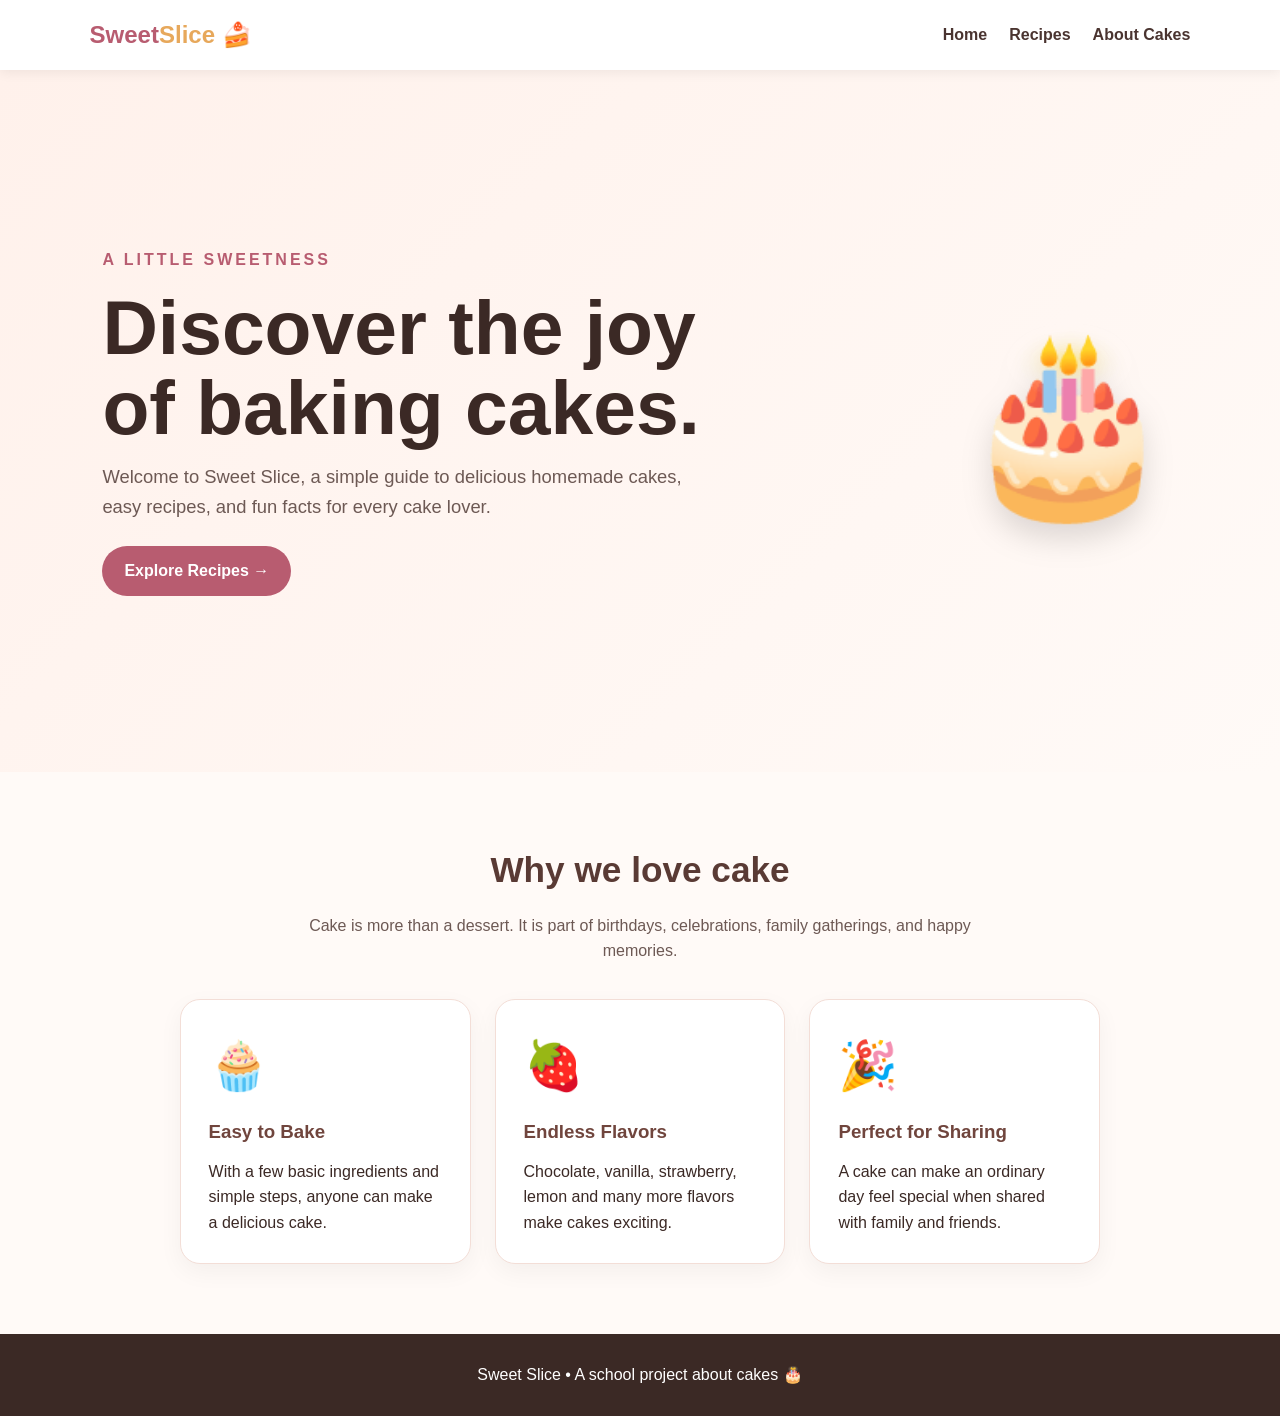
==== index.html @ ee8d063c "Add files via upload" ====
<!doctype html><html><head><meta charset="UTF-8"><meta name="viewport" content="width=device-width,initial-scale=1"><title>Sweet Slice | Home</title><link rel="stylesheet" href="style.css"></head><body>
<nav><div class="logo">Sweet<span>Slice</span> 🍰</div><div><a href="index.html">Home</a><a href="recipes.html">Recipes</a><a href="about.html">About Cakes</a></div></nav>
<section class="hero"><div class="hero-text"><div class="eyebrow">A little sweetness</div><h1>Discover the joy of baking cakes.</h1><p>Welcome to Sweet Slice, a simple guide to delicious homemade cakes, easy recipes, and fun facts for every cake lover.</p><a class="btn" href="recipes.html">Explore Recipes →</a></div><div class="cake-art">🎂</div></section>
<section class="container"><div class="center"><h2>Why we love cake</h2><p class="intro">Cake is more than a dessert. It is part of birthdays, celebrations, family gatherings, and happy memories.</p></div><div class="cards"><div class="card"><div class="icon">🧁</div><h3>Easy to Bake</h3><p>With a few basic ingredients and simple steps, anyone can make a delicious cake.</p></div><div class="card"><div class="icon">🍓</div><h3>Endless Flavors</h3><p>Chocolate, vanilla, strawberry, lemon and many more flavors make cakes exciting.</p></div><div class="card"><div class="icon">🎉</div><h3>Perfect for Sharing</h3><p>A cake can make an ordinary day feel special when shared with family and friends.</p></div></div></section>
<footer>Sweet Slice • A school project about cakes 🎂</footer></body></html>
---- style.css ----
*{box-sizing:border-box;margin:0;padding:0}
body{font-family:Arial,sans-serif;background:#fffaf7;color:#3b2925;line-height:1.6}
nav{position:sticky;top:0;background:#fff;box-shadow:0 2px 12px #00000012;padding:16px 7%;display:flex;justify-content:space-between;align-items:center;z-index:5}
.logo{font-size:1.5rem;font-weight:800;color:#b85c70}.logo span{color:#e7a85b}
nav a{color:#4a3430;text-decoration:none;margin-left:22px;font-weight:600}
nav a:hover{color:#b85c70}
.hero{min-height:78vh;padding:90px 8%;display:flex;align-items:center;justify-content:space-between;gap:40px;background:linear-gradient(135deg,#fff1eb,#fffaf7)}
.hero-text{max-width:620px}.eyebrow{text-transform:uppercase;letter-spacing:3px;color:#b85c70;font-weight:700}
h1{font-size:clamp(2.7rem,6vw,5rem);line-height:1.05;margin:14px 0}
h2{font-size:2.2rem;margin-bottom:14px;color:#593a34}h3{color:#70453d;margin:12px 0}
.hero p{font-size:1.15rem;color:#6d5954;margin-bottom:25px}
.btn{display:inline-block;background:#b85c70;color:white;padding:12px 22px;border-radius:30px;text-decoration:none;font-weight:700}
.cake-art{font-size:11rem;filter:drop-shadow(0 15px 15px #0002)}
.container{max-width:1100px;margin:auto;padding:70px 7%}
.center{text-align:center}.intro{max-width:700px;margin:0 auto 35px;color:#6d5954}
.cards{display:grid;grid-template-columns:repeat(auto-fit,minmax(240px,1fr));gap:24px}
.card{background:white;padding:28px;border-radius:20px;box-shadow:0 8px 25px #0000000c;border:1px solid #f3ded7}
.icon{font-size:3rem}.recipe{display:grid;grid-template-columns:1fr 1fr;gap:28px;margin:28px 0}
.recipe>div{background:white;padding:28px;border-radius:20px;box-shadow:0 8px 25px #0000000c}
ul,ol{padding-left:22px}li{margin:8px 0}
.tip{background:#fff0e8;border-left:5px solid #e7a85b;padding:18px;border-radius:10px;margin-top:20px}
footer{text-align:center;padding:28px;background:#3b2925;color:#fff}
@media(max-width:700px){nav{display:block;text-align:center}nav a{display:inline-block;margin:10px 7px}.hero{flex-direction:column;text-align:center}.cake-art{font-size:7rem}.recipe{grid-template-columns:1fr}}
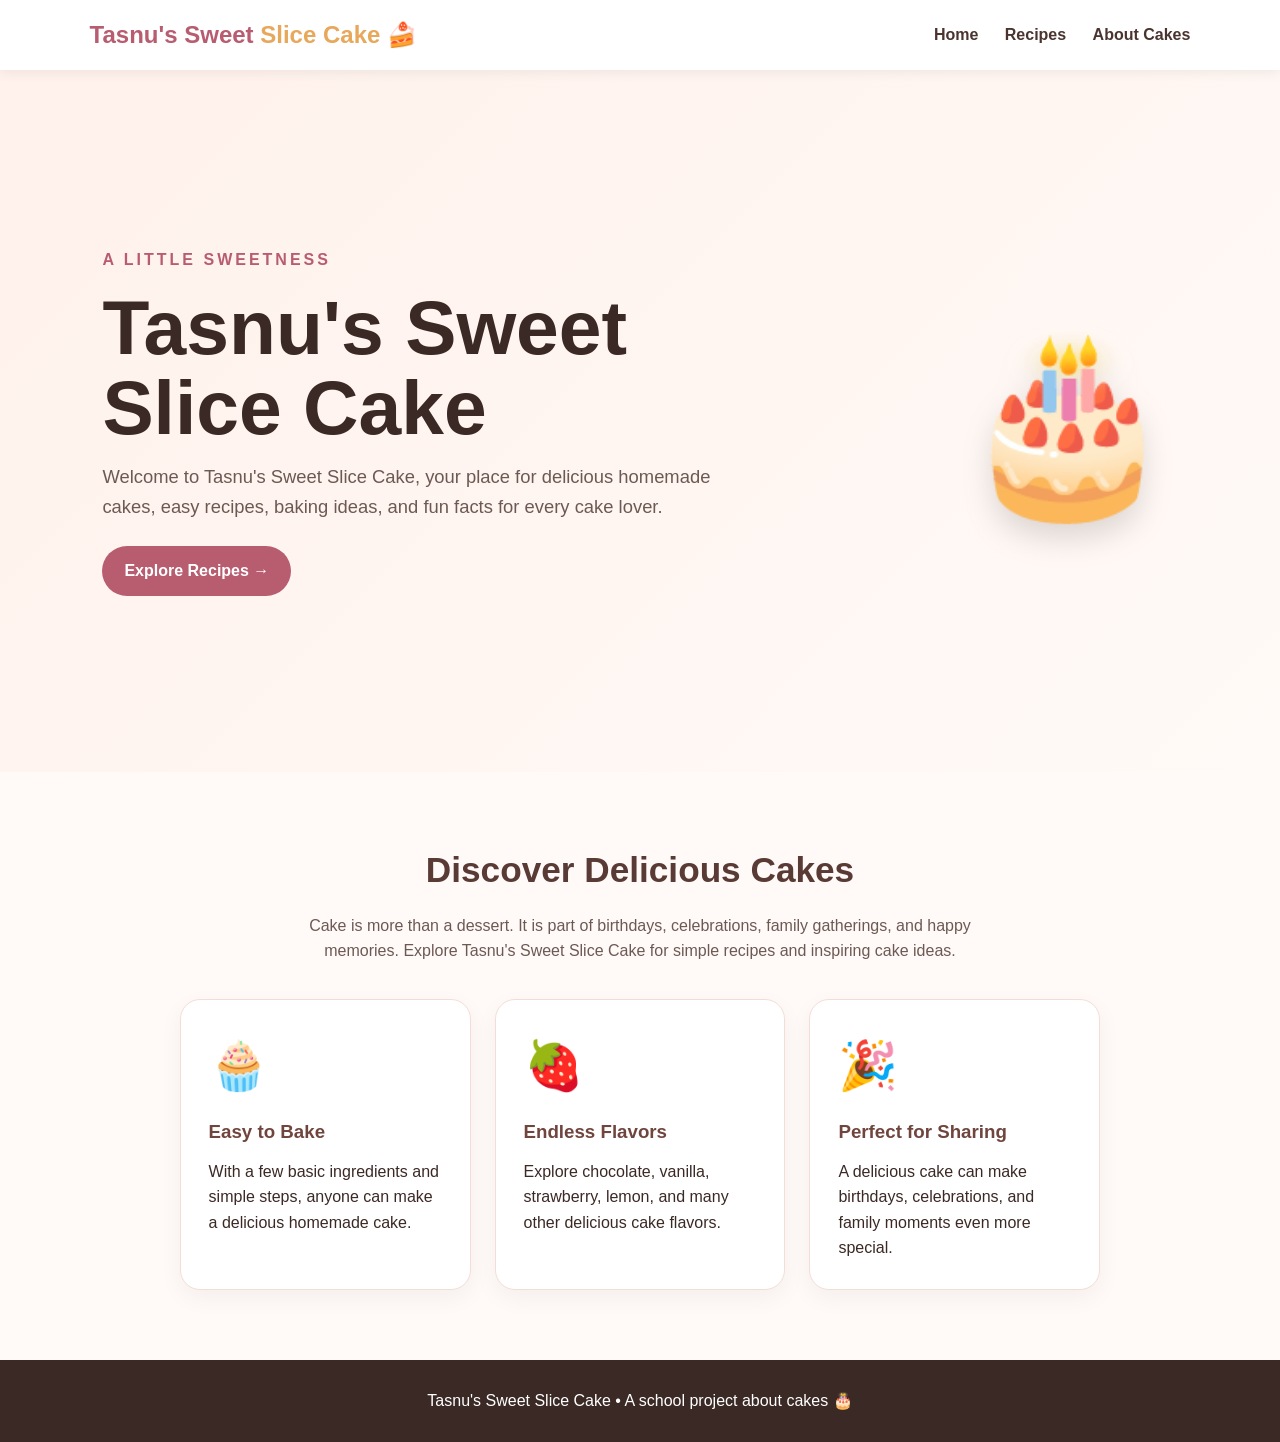
==== commit dc5ebb09: "Rename homemade cakes.” to index.html" ====
--- a/index.html
+++ b/index.html
@@ -1,5 +1,99 @@
-<!doctype html><html><head><meta charset="UTF-8"><meta name="viewport" content="width=device-width,initial-scale=1"><title>Sweet Slice | Home</title><link rel="stylesheet" href="style.css"></head><body>
-<nav><div class="logo">Sweet<span>Slice</span> 🍰</div><div><a href="index.html">Home</a><a href="recipes.html">Recipes</a><a href="about.html">About Cakes</a></div></nav>
-<section class="hero"><div class="hero-text"><div class="eyebrow">A little sweetness</div><h1>Discover the joy of baking cakes.</h1><p>Welcome to Sweet Slice, a simple guide to delicious homemade cakes, easy recipes, and fun facts for every cake lover.</p><a class="btn" href="recipes.html">Explore Recipes →</a></div><div class="cake-art">🎂</div></section>
-<section class="container"><div class="center"><h2>Why we love cake</h2><p class="intro">Cake is more than a dessert. It is part of birthdays, celebrations, family gatherings, and happy memories.</p></div><div class="cards"><div class="card"><div class="icon">🧁</div><h3>Easy to Bake</h3><p>With a few basic ingredients and simple steps, anyone can make a delicious cake.</p></div><div class="card"><div class="icon">🍓</div><h3>Endless Flavors</h3><p>Chocolate, vanilla, strawberry, lemon and many more flavors make cakes exciting.</p></div><div class="card"><div class="icon">🎉</div><h3>Perfect for Sharing</h3><p>A cake can make an ordinary day feel special when shared with family and friends.</p></div></div></section>
-<footer>Sweet Slice • A school project about cakes 🎂</footer></body></html>+<!doctype html>
+<html lang="en">
+<head>
+  <meta charset="UTF-8">
+  <meta name="viewport" content="width=device-width, initial-scale=1.0">
+
+  <title>Tasnu's Sweet Slice Cake | Homemade Cake Recipes</title>
+
+  <meta name="description" content="Discover Tasnu's Sweet Slice Cake with delicious homemade cake recipes, baking tips, flavors, and fun cake ideas for every celebration.">
+
+  <link rel="canonical" href="https://tasnim-cake.github.io/Tasnu-s-cake/">
+
+  <meta property="og:title" content="Tasnu's Sweet Slice Cake">
+  <meta property="og:description" content="Discover delicious homemade cakes, easy recipes, baking tips, and fun cake ideas.">
+  <meta property="og:type" content="website">
+  <meta property="og:url" content="https://tasnim-cake.github.io/Tasnu-s-cake/">
+
+  <link rel="stylesheet" href="style.css">
+</head>
+
+<body>
+
+<nav>
+  <div class="logo">Tasnu's Sweet <span>Slice Cake</span> 🍰</div>
+  <div>
+    <a href="index.html">Home</a>
+    <a href="recipes.html">Recipes</a>
+    <a href="about.html">About Cakes</a>
+  </div>
+</nav>
+
+<section class="hero">
+  <div class="hero-text">
+    <div class="eyebrow">A little sweetness</div>
+
+    <h1>Tasnu's Sweet Slice Cake</h1>
+
+    <p>
+      Welcome to Tasnu's Sweet Slice Cake, your place for delicious
+      homemade cakes, easy recipes, baking ideas, and fun facts for
+      every cake lover.
+    </p>
+
+    <a class="btn" href="recipes.html">Explore Recipes →</a>
+  </div>
+
+  <div class="cake-art" aria-label="Cake">🎂</div>
+</section>
+
+<section class="container">
+  <div class="center">
+    <h2>Discover Delicious Cakes</h2>
+
+    <p class="intro">
+      Cake is more than a dessert. It is part of birthdays,
+      celebrations, family gatherings, and happy memories.
+      Explore Tasnu's Sweet Slice Cake for simple recipes and
+      inspiring cake ideas.
+    </p>
+  </div>
+
+  <div class="cards">
+
+    <div class="card">
+      <div class="icon">🧁</div>
+      <h3>Easy to Bake</h3>
+      <p>
+        With a few basic ingredients and simple steps, anyone
+        can make a delicious homemade cake.
+      </p>
+    </div>
+
+    <div class="card">
+      <div class="icon">🍓</div>
+      <h3>Endless Flavors</h3>
+      <p>
+        Explore chocolate, vanilla, strawberry, lemon, and
+        many other delicious cake flavors.
+      </p>
+    </div>
+
+    <div class="card">
+      <div class="icon">🎉</div>
+      <h3>Perfect for Sharing</h3>
+      <p>
+        A delicious cake can make birthdays, celebrations,
+        and family moments even more special.
+      </p>
+    </div>
+
+  </div>
+</section>
+
+<footer>
+  Tasnu's Sweet Slice Cake • A school project about cakes 🎂
+</footer>
+
+</body>
+</html>
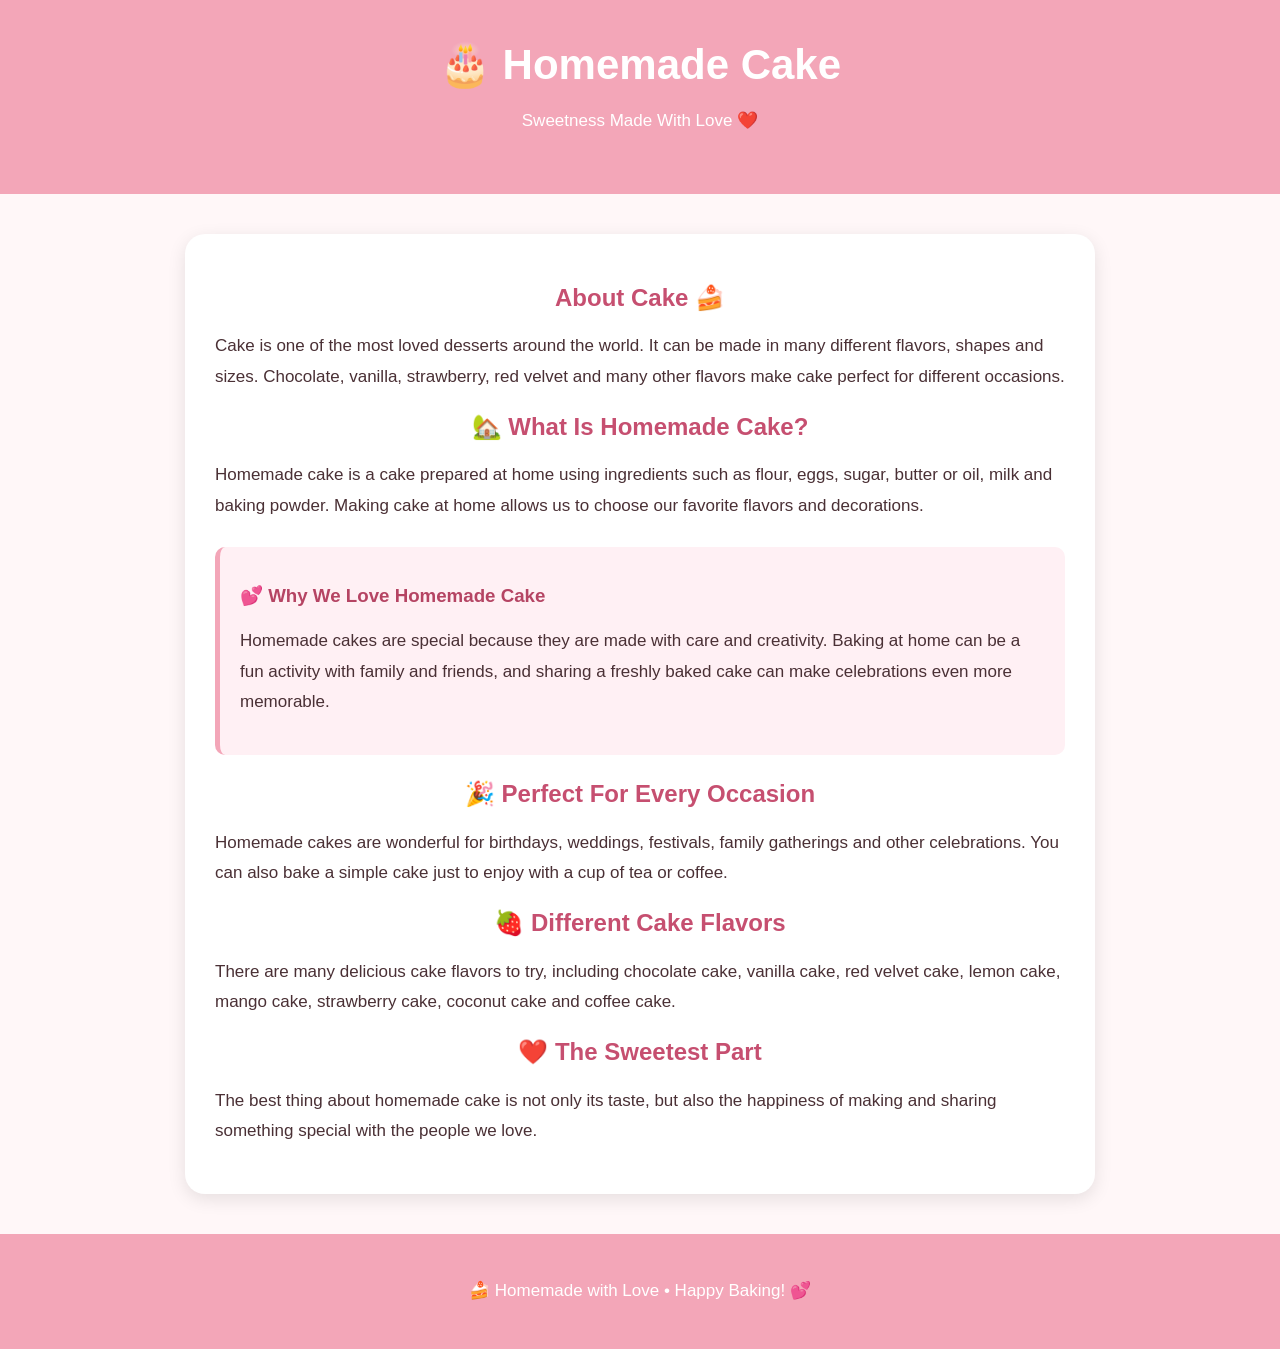
==== commit 24b9ce7f: "Rename index.html: to index.html" ====
--- a/index.html
+++ b/index.html
@@ -1,99 +1,140 @@
-<!doctype html>
+<!DOCTYPE html>
 <html lang="en">
 <head>
-  <meta charset="UTF-8">
-  <meta name="viewport" content="width=device-width, initial-scale=1.0">
+    <meta charset="UTF-8">
+    <meta name="viewport" content="width=device-width, initial-scale=1.0">
 
-  <title>Tasnu's Sweet Slice Cake | Homemade Cake Recipes</title>
+    <title>Homemade Cake</title>
 
-  <meta name="description" content="Discover Tasnu's Sweet Slice Cake with delicious homemade cake recipes, baking tips, flavors, and fun cake ideas for every celebration.">
+    <style>
+        body {
+            margin: 0;
+            font-family: Arial, sans-serif;
+            background-color: #fff7f8;
+            color: #4a3035;
+        }
 
-  <link rel="canonical" href="https://tasnim-cake.github.io/Tasnu-s-cake/">
+        header {
+            background-color: #f3a6b8;
+            color: white;
+            text-align: center;
+            padding: 40px 20px;
+        }
 
-  <meta property="og:title" content="Tasnu's Sweet Slice Cake">
-  <meta property="og:description" content="Discover delicious homemade cakes, easy recipes, baking tips, and fun cake ideas.">
-  <meta property="og:type" content="website">
-  <meta property="og:url" content="https://tasnim-cake.github.io/Tasnu-s-cake/">
+        header h1 {
+            font-size: 42px;
+            margin: 0;
+        }
 
-  <link rel="stylesheet" href="style.css">
+        .content {
+            max-width: 850px;
+            margin: 40px auto;
+            padding: 30px;
+            background-color: white;
+            border-radius: 20px;
+            box-shadow: 0 5px 18px rgba(0, 0, 0, 0.1);
+        }
+
+        h2 {
+            color: #c64f70;
+            text-align: center;
+        }
+
+        h3 {
+            color: #b54463;
+        }
+
+        p {
+            font-size: 17px;
+            line-height: 1.8;
+        }
+
+        .highlight {
+            background-color: #fff0f4;
+            padding: 20px;
+            border-left: 5px solid #f3a6b8;
+            border-radius: 10px;
+            margin: 25px 0;
+        }
+
+        footer {
+            background-color: #f3a6b8;
+            color: white;
+            text-align: center;
+            padding: 25px;
+            margin-top: 40px;
+        }
+    </style>
 </head>
 
 <body>
 
-<nav>
-  <div class="logo">Tasnu's Sweet <span>Slice Cake</span> 🍰</div>
-  <div>
-    <a href="index.html">Home</a>
-    <a href="recipes.html">Recipes</a>
-    <a href="about.html">About Cakes</a>
-  </div>
-</nav>
+    <header>
+        <h1>🎂 Homemade Cake</h1>
+        <p>Sweetness Made With Love ❤️</p>
+    </header>
 
-<section class="hero">
-  <div class="hero-text">
-    <div class="eyebrow">A little sweetness</div>
+    <div class="content">
 
-    <h1>Tasnu's Sweet Slice Cake</h1>
+        <h2>About Cake 🍰</h2>
 
-    <p>
-      Welcome to Tasnu's Sweet Slice Cake, your place for delicious
-      homemade cakes, easy recipes, baking ideas, and fun facts for
-      every cake lover.
-    </p>
+        <p>
+            Cake is one of the most loved desserts around the world.
+            It can be made in many different flavors, shapes and sizes.
+            Chocolate, vanilla, strawberry, red velvet and many other
+            flavors make cake perfect for different occasions.
+        </p>
 
-    <a class="btn" href="recipes.html">Explore Recipes →</a>
-  </div>
+        <h2>🏡 What Is Homemade Cake?</h2>
 
-  <div class="cake-art" aria-label="Cake">🎂</div>
-</section>
+        <p>
+            Homemade cake is a cake prepared at home using ingredients
+            such as flour, eggs, sugar, butter or oil, milk and baking
+            powder. Making cake at home allows us to choose our favorite
+            flavors and decorations.
+        </p>
 
-<section class="container">
-  <div class="center">
-    <h2>Discover Delicious Cakes</h2>
+        <div class="highlight">
+            <h3>💕 Why We Love Homemade Cake</h3>
 
-    <p class="intro">
-      Cake is more than a dessert. It is part of birthdays,
-      celebrations, family gatherings, and happy memories.
-      Explore Tasnu's Sweet Slice Cake for simple recipes and
-      inspiring cake ideas.
-    </p>
-  </div>
+            <p>
+                Homemade cakes are special because they are made with
+                care and creativity. Baking at home can be a fun activity
+                with family and friends, and sharing a freshly baked cake
+                can make celebrations even more memorable.
+            </p>
+        </div>
 
-  <div class="cards">
+        <h2>🎉 Perfect For Every Occasion</h2>
 
-    <div class="card">
-      <div class="icon">🧁</div>
-      <h3>Easy to Bake</h3>
-      <p>
-        With a few basic ingredients and simple steps, anyone
-        can make a delicious homemade cake.
-      </p>
+        <p>
+            Homemade cakes are wonderful for birthdays, weddings,
+            festivals, family gatherings and other celebrations.
+            You can also bake a simple cake just to enjoy with a cup
+            of tea or coffee.
+        </p>
+
+        <h2>🍓 Different Cake Flavors</h2>
+
+        <p>
+            There are many delicious cake flavors to try, including
+            chocolate cake, vanilla cake, red velvet cake, lemon cake,
+            mango cake, strawberry cake, coconut cake and coffee cake.
+        </p>
+
+        <h2>❤️ The Sweetest Part</h2>
+
+        <p>
+            The best thing about homemade cake is not only its taste,
+            but also the happiness of making and sharing something
+            special with the people we love.
+        </p>
+
     </div>
 
-    <div class="card">
-      <div class="icon">🍓</div>
-      <h3>Endless Flavors</h3>
-      <p>
-        Explore chocolate, vanilla, strawberry, lemon, and
-        many other delicious cake flavors.
-      </p>
-    </div>
-
-    <div class="card">
-      <div class="icon">🎉</div>
-      <h3>Perfect for Sharing</h3>
-      <p>
-        A delicious cake can make birthdays, celebrations,
-        and family moments even more special.
-      </p>
-    </div>
-
-  </div>
-</section>
-
-<footer>
-  Tasnu's Sweet Slice Cake • A school project about cakes 🎂
-</footer>
+    <footer>
+        <p>🍰 Homemade with Love • Happy Baking! 💕</p>
+    </footer>
 
 </body>
 </html>
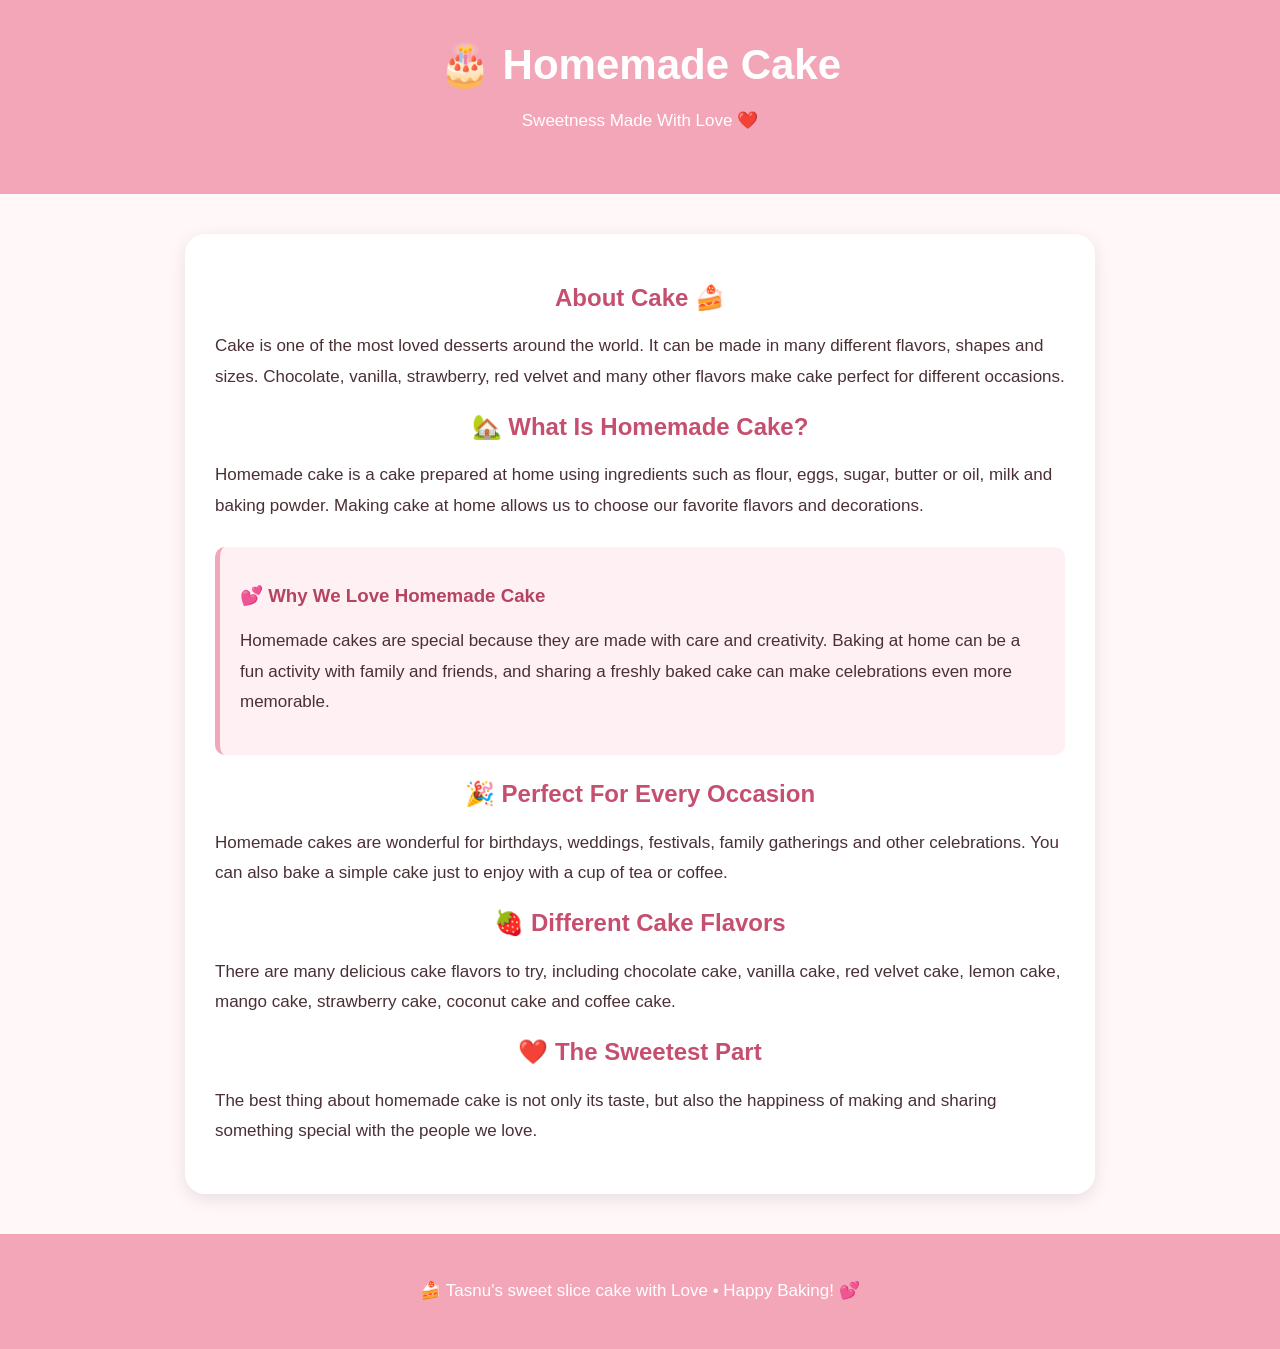
==== commit 02927c44: "Update title and footer text for cake theme" ====
--- a/index.html
+++ b/index.html
@@ -4,7 +4,7 @@
     <meta charset="UTF-8">
     <meta name="viewport" content="width=device-width, initial-scale=1.0">
 
-    <title>Homemade Cake</title>
+    <title>Tasnu's sweet slice Cake</title>
 
     <style>
         body {
@@ -133,7 +133,7 @@
     </div>
 
     <footer>
-        <p>🍰 Homemade with Love • Happy Baking! 💕</p>
+        <p>🍰 Tasnu's sweet slice cake with Love • Happy Baking! 💕</p>
     </footer>
 
 </body>
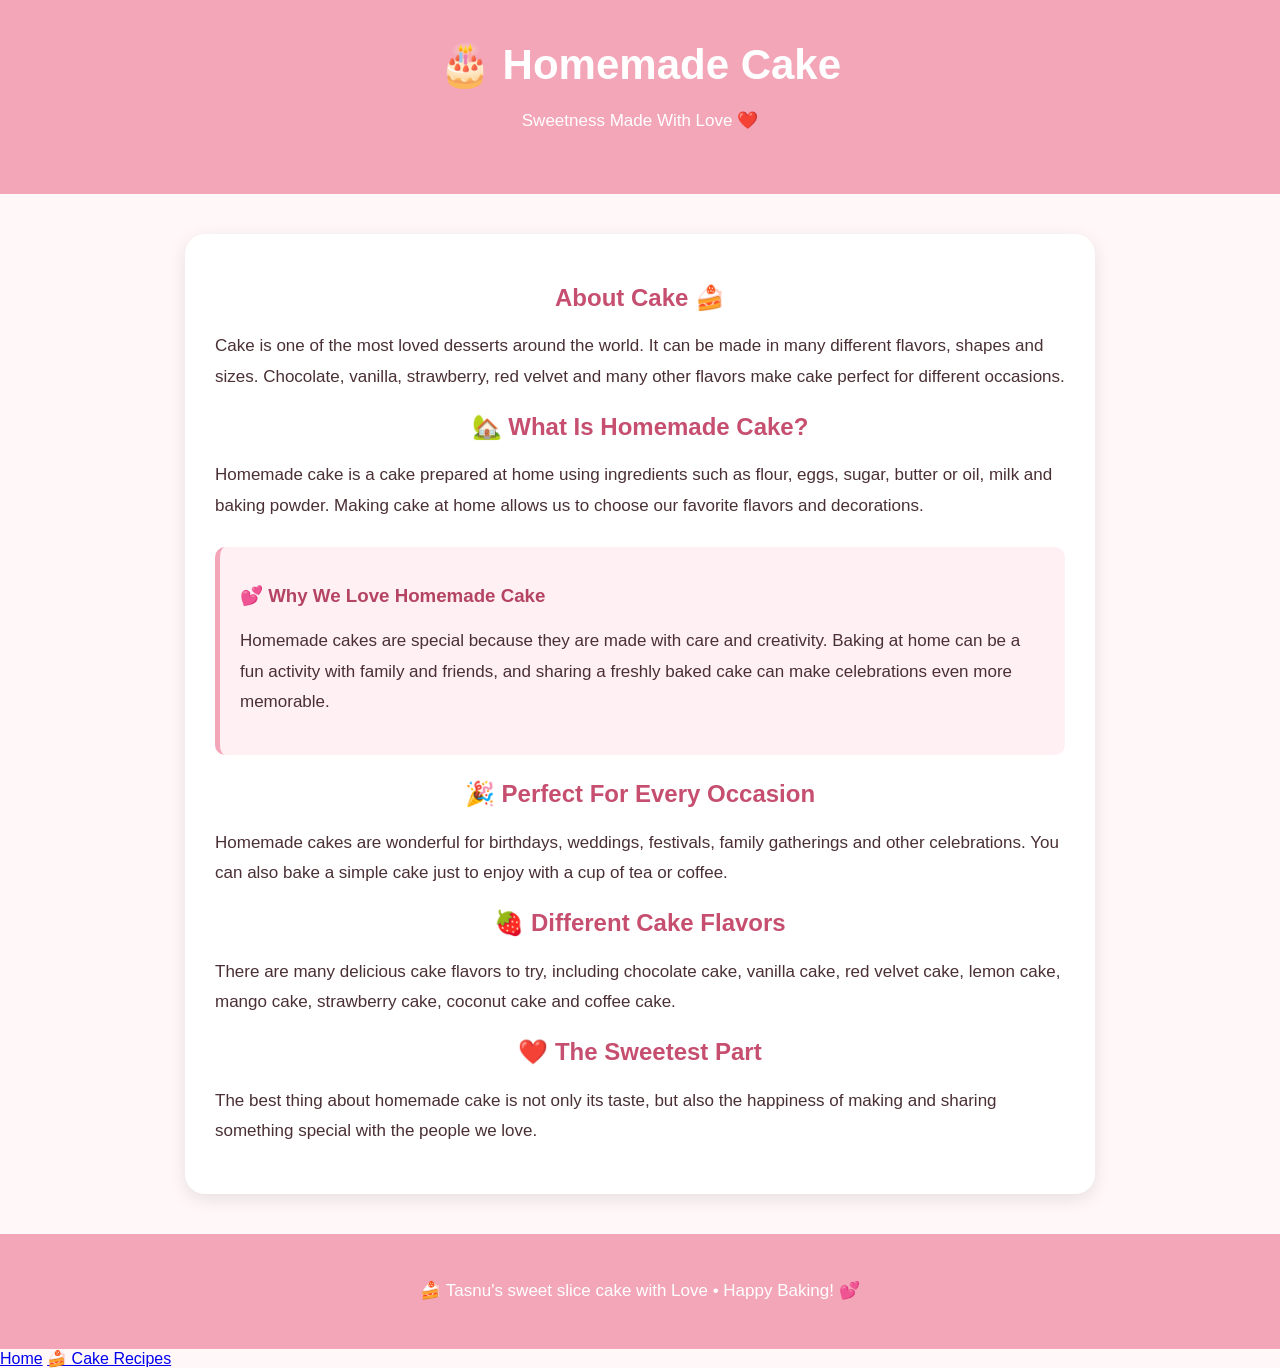
==== commit 1a78570e: "Add navigation links to index.html" ====
--- a/index.html
+++ b/index.html
@@ -138,3 +138,7 @@
 
 </body>
 </html>
+<nav>
+    <a href="index.html">Home</a>
+    <a href="recipes.html">🍰 Cake Recipes</a>
+</nav>
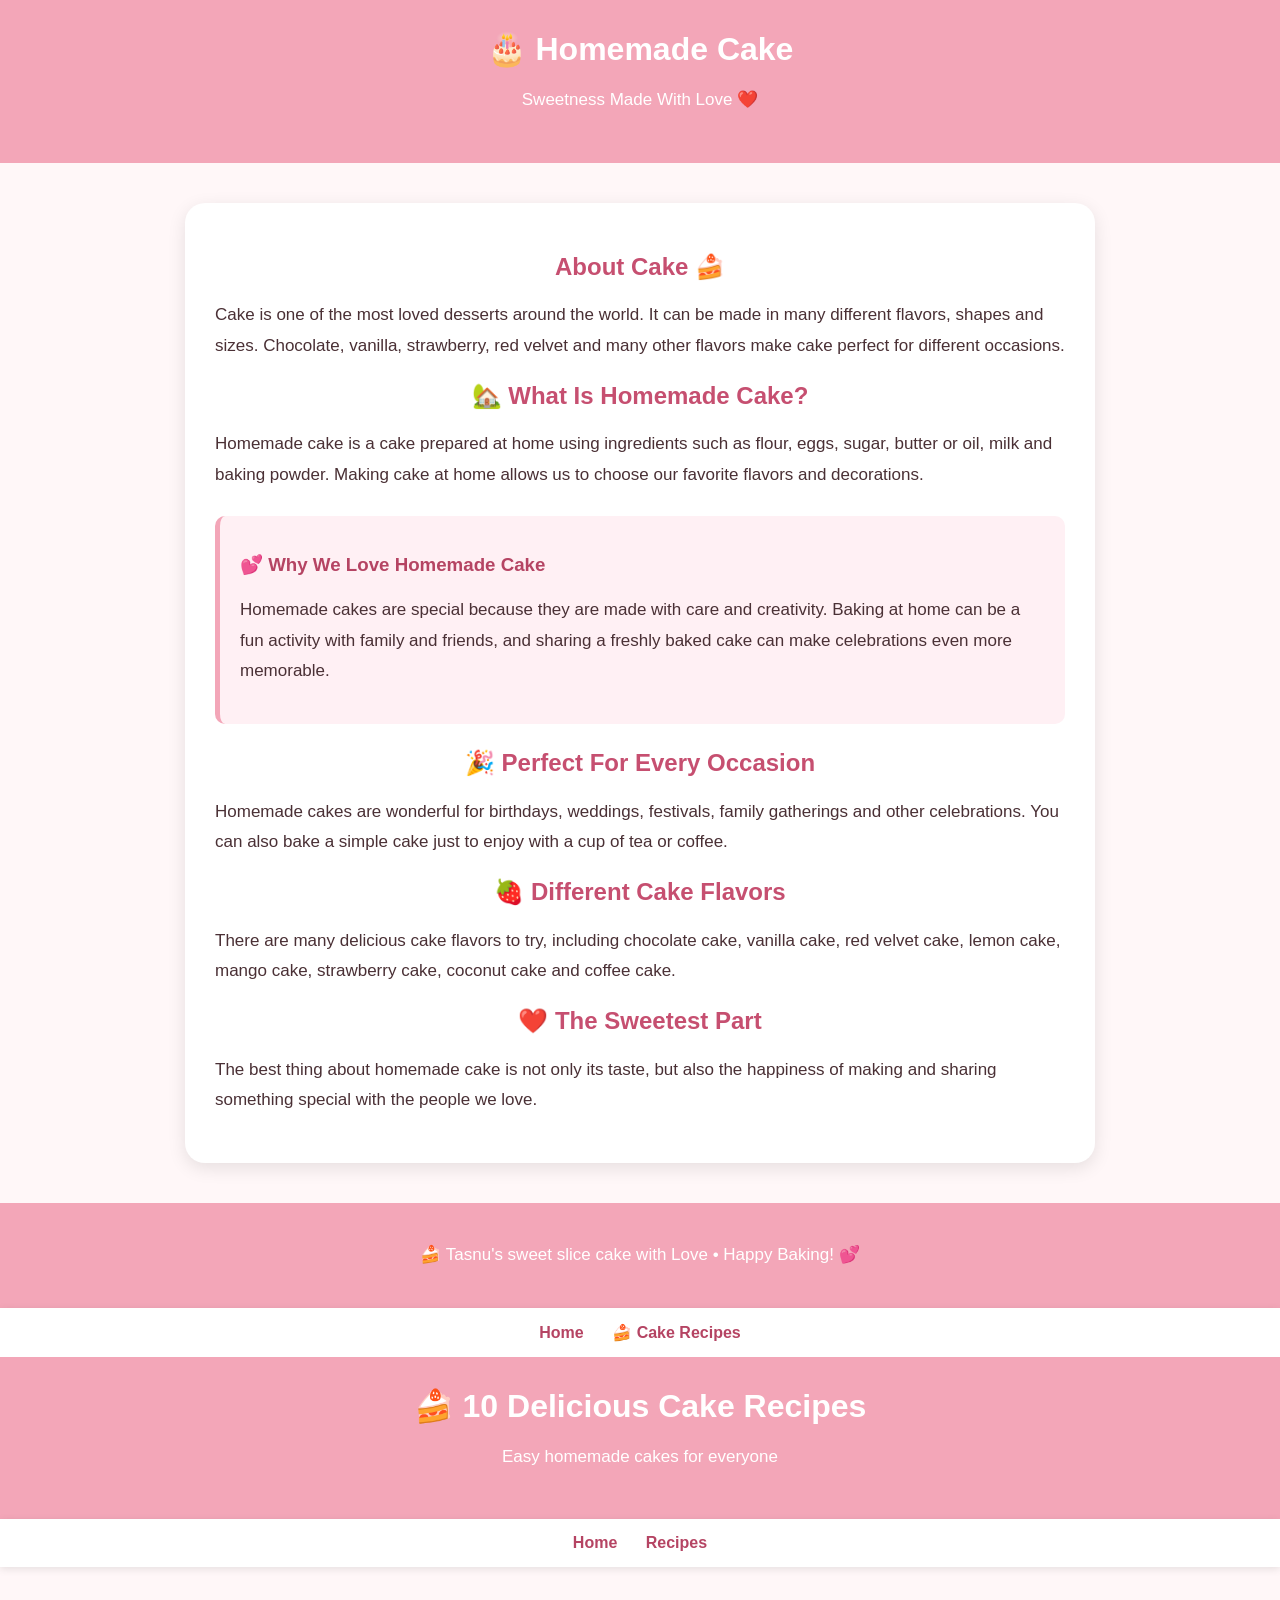
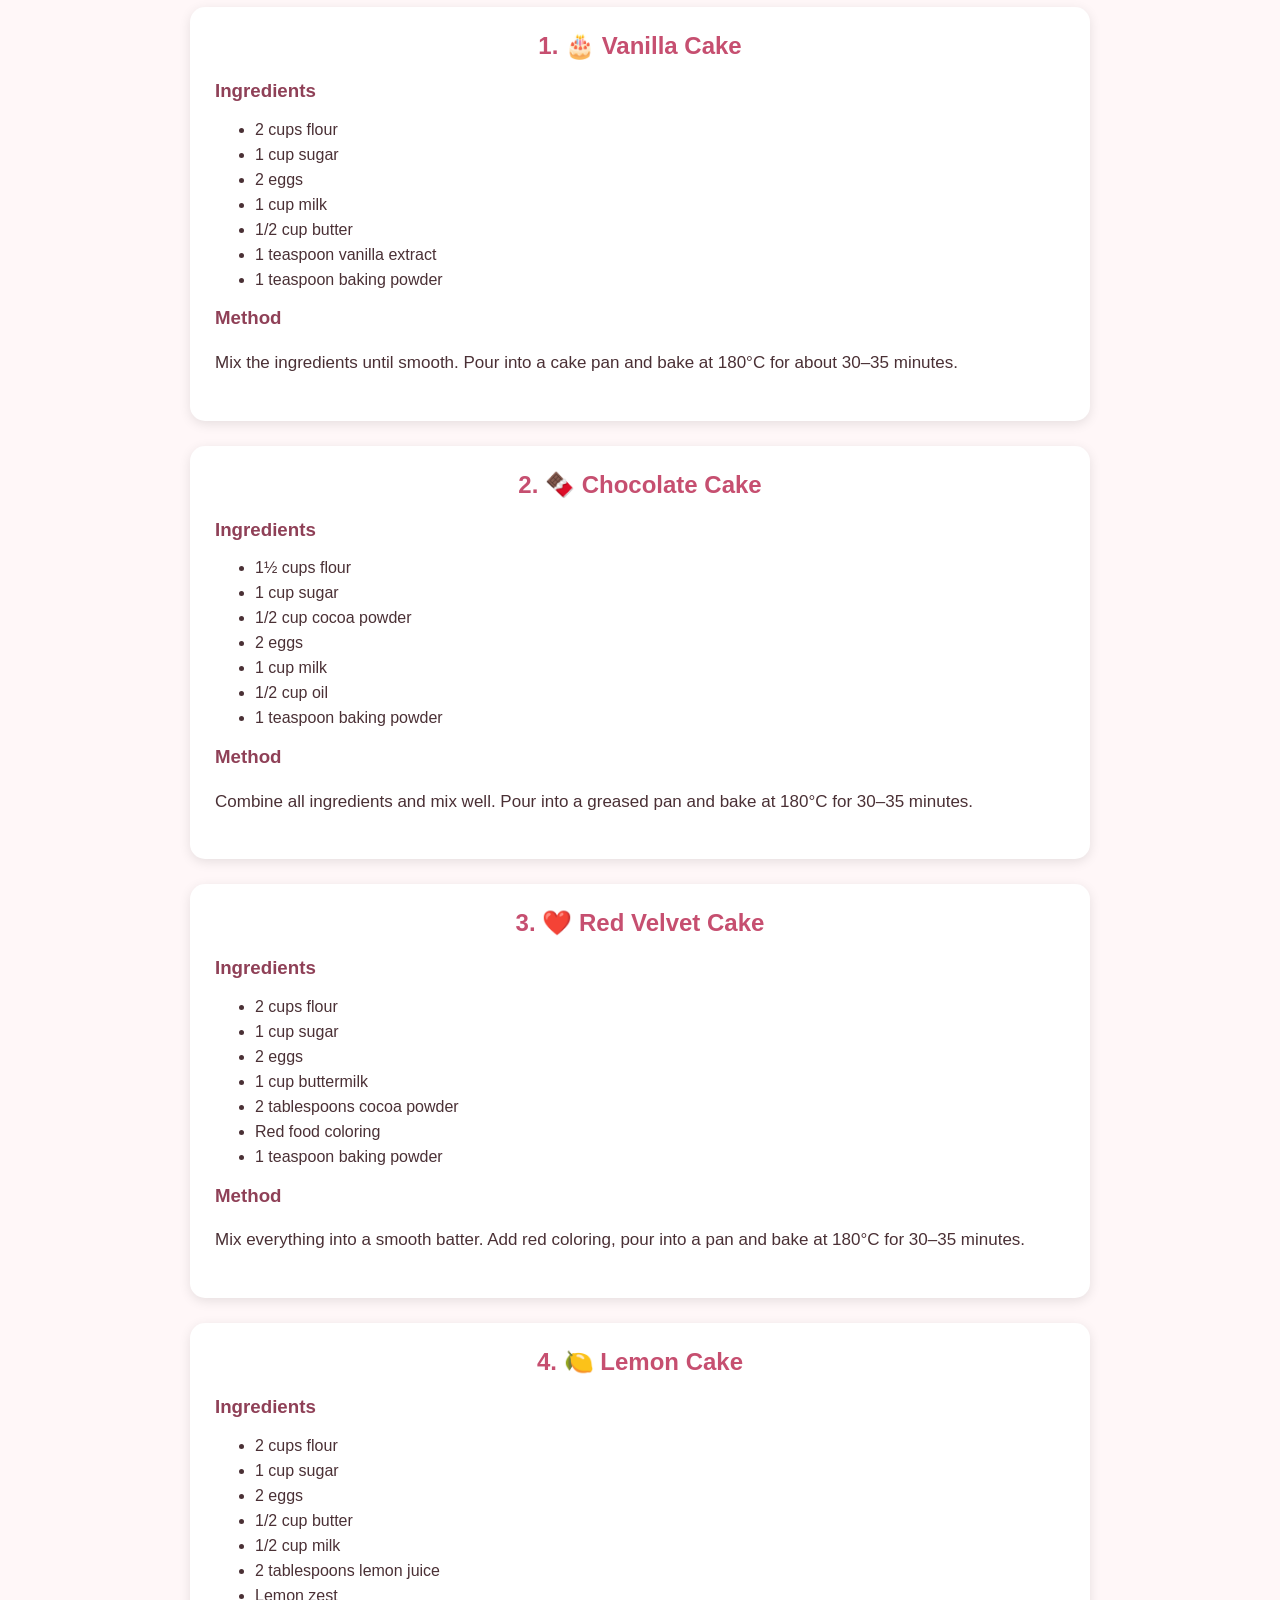
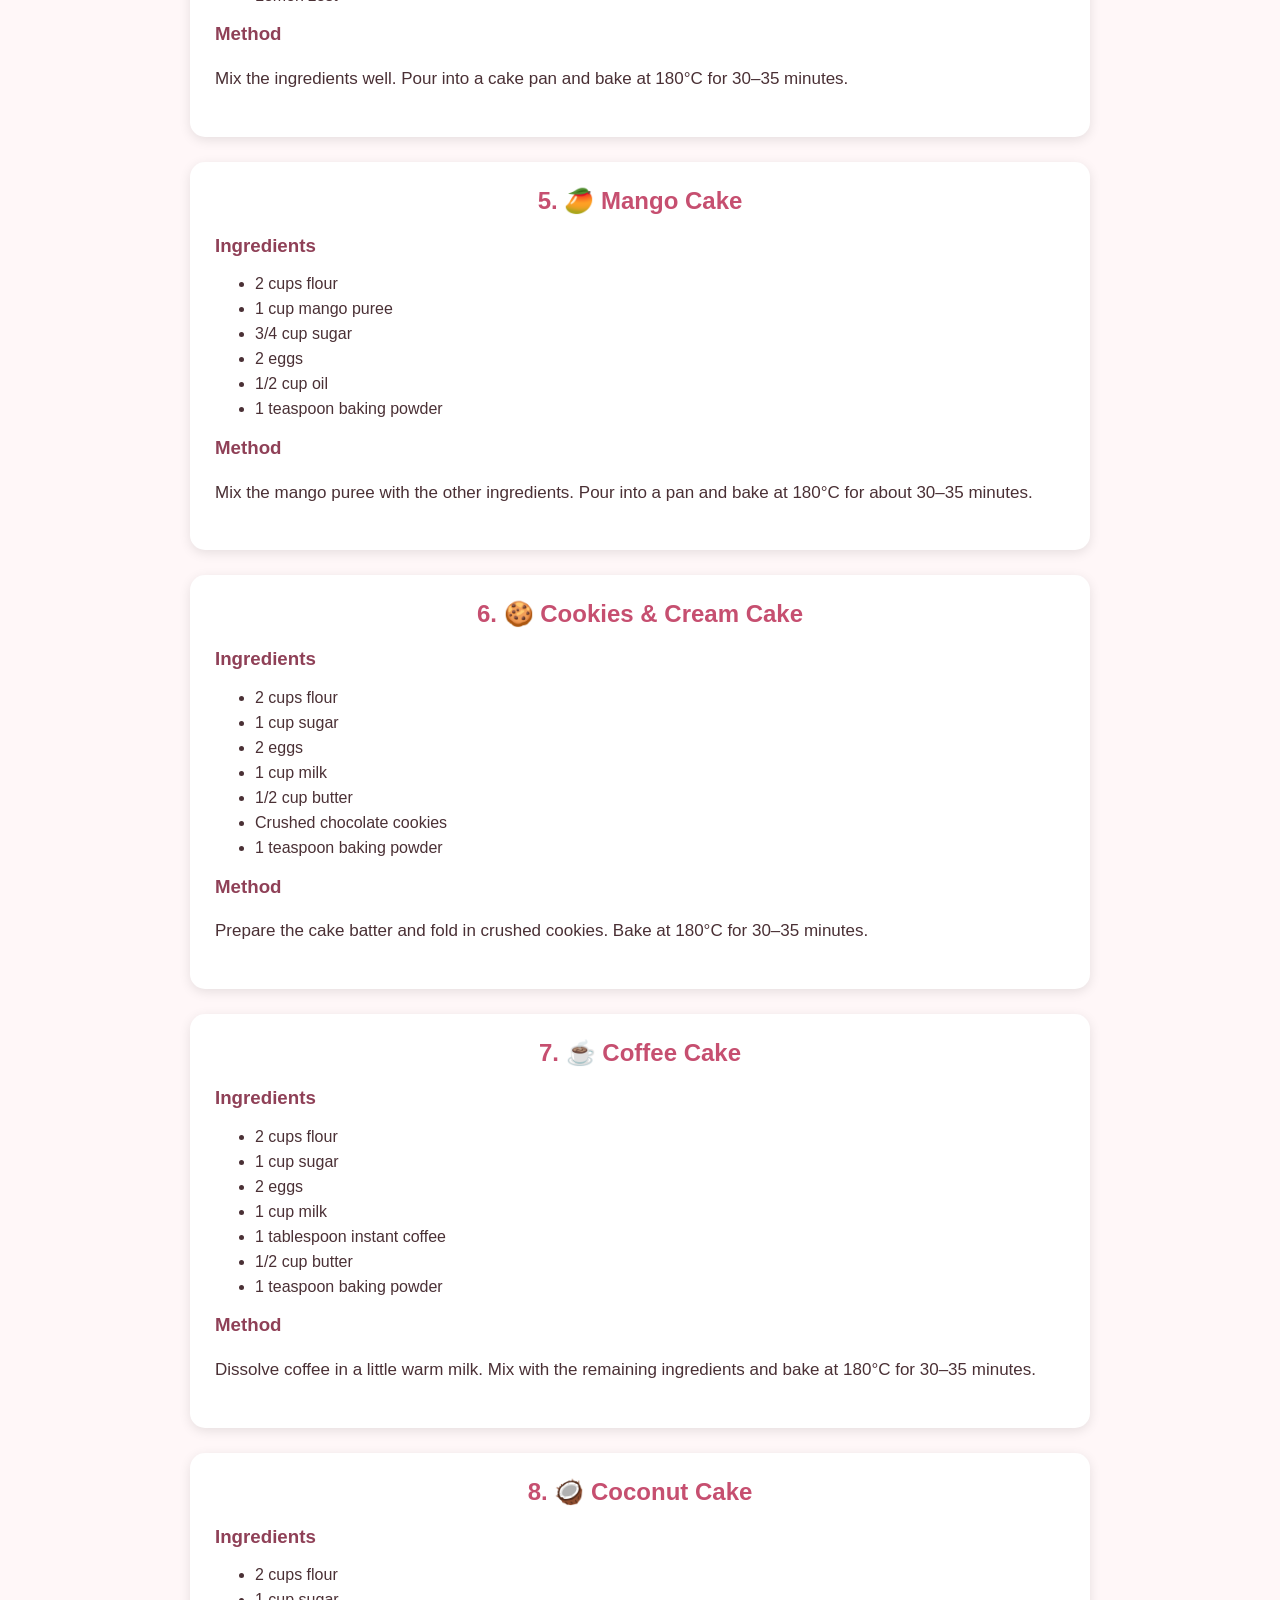
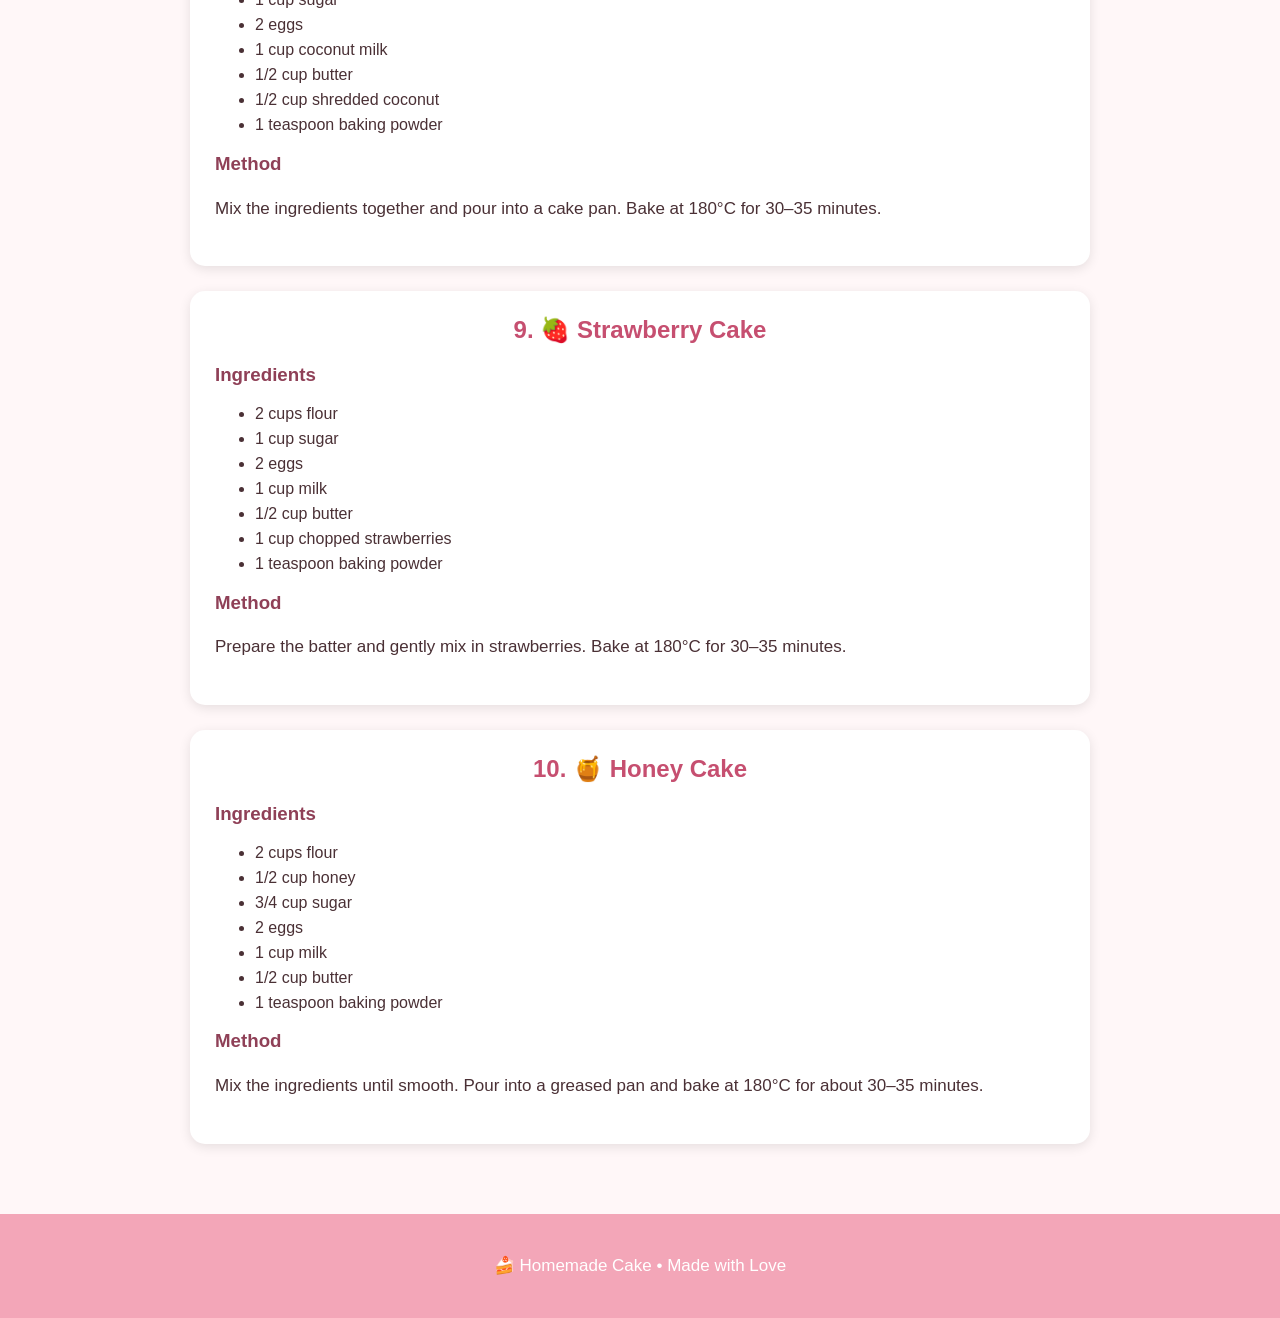
==== commit b31547e4: "Update index.html" ====
--- a/index.html
+++ b/index.html
@@ -142,3 +142,263 @@
     <a href="index.html">Home</a>
     <a href="recipes.html">🍰 Cake Recipes</a>
 </nav>
+<!DOCTYPE html>
+<html lang="en">
+<head>
+    <meta charset="UTF-8">
+    <meta name="viewport" content="width=device-width, initial-scale=1.0">
+
+    <title>10 Delicious Cake Recipes</title>
+
+    <style>
+        body {
+            margin: 0;
+            font-family: Arial, sans-serif;
+            background: #fff7f8;
+            color: #4a3035;
+        }
+
+        header {
+            background: #f3a6b8;
+            color: white;
+            text-align: center;
+            padding: 30px 15px;
+        }
+
+        header h1 {
+            margin: 0;
+            font-size: 32px;
+        }
+
+        nav {
+            background: #ffffff;
+            text-align: center;
+            padding: 15px;
+            box-shadow: 0 2px 8px rgba(0,0,0,0.1);
+        }
+
+        nav a {
+            color: #b54463;
+            text-decoration: none;
+            font-weight: bold;
+            margin: 0 12px;
+        }
+
+        .container {
+            max-width: 900px;
+            margin: 25px auto;
+            padding: 15px;
+        }
+
+        .recipe {
+            background: white;
+            margin-bottom: 25px;
+            padding: 25px;
+            border-radius: 15px;
+            box-shadow: 0 3px 12px rgba(0,0,0,0.1);
+        }
+
+        .recipe h2 {
+            color: #c64f70;
+            margin-top: 0;
+        }
+
+        .recipe h3 {
+            color: #8f4057;
+        }
+
+        li {
+            margin-bottom: 7px;
+        }
+
+        footer {
+            background: #f3a6b8;
+            color: white;
+            text-align: center;
+            padding: 20px;
+            margin-top: 30px;
+        }
+    </style>
+</head>
+
+<body>
+
+<header>
+    <h1>🍰 10 Delicious Cake Recipes</h1>
+    <p>Easy homemade cakes for everyone</p>
+</header>
+
+<nav>
+    <a href="index.html">Home</a>
+    <a href="recipes.html">Recipes</a>
+</nav>
+
+<div class="container">
+
+    <div class="recipe">
+        <h2>1. 🎂 Vanilla Cake</h2>
+        <h3>Ingredients</h3>
+        <ul>
+            <li>2 cups flour</li>
+            <li>1 cup sugar</li>
+            <li>2 eggs</li>
+            <li>1 cup milk</li>
+            <li>1/2 cup butter</li>
+            <li>1 teaspoon vanilla extract</li>
+            <li>1 teaspoon baking powder</li>
+        </ul>
+        <h3>Method</h3>
+        <p>Mix the ingredients until smooth. Pour into a cake pan and bake at 180°C for about 30–35 minutes.</p>
+    </div>
+
+    <div class="recipe">
+        <h2>2. 🍫 Chocolate Cake</h2>
+        <h3>Ingredients</h3>
+        <ul>
+            <li>1½ cups flour</li>
+            <li>1 cup sugar</li>
+            <li>1/2 cup cocoa powder</li>
+            <li>2 eggs</li>
+            <li>1 cup milk</li>
+            <li>1/2 cup oil</li>
+            <li>1 teaspoon baking powder</li>
+        </ul>
+        <h3>Method</h3>
+        <p>Combine all ingredients and mix well. Pour into a greased pan and bake at 180°C for 30–35 minutes.</p>
+    </div>
+
+    <div class="recipe">
+        <h2>3. ❤️ Red Velvet Cake</h2>
+        <h3>Ingredients</h3>
+        <ul>
+            <li>2 cups flour</li>
+            <li>1 cup sugar</li>
+            <li>2 eggs</li>
+            <li>1 cup buttermilk</li>
+            <li>2 tablespoons cocoa powder</li>
+            <li>Red food coloring</li>
+            <li>1 teaspoon baking powder</li>
+        </ul>
+        <h3>Method</h3>
+        <p>Mix everything into a smooth batter. Add red coloring, pour into a pan and bake at 180°C for 30–35 minutes.</p>
+    </div>
+
+    <div class="recipe">
+        <h2>4. 🍋 Lemon Cake</h2>
+        <h3>Ingredients</h3>
+        <ul>
+            <li>2 cups flour</li>
+            <li>1 cup sugar</li>
+            <li>2 eggs</li>
+            <li>1/2 cup butter</li>
+            <li>1/2 cup milk</li>
+            <li>2 tablespoons lemon juice</li>
+            <li>Lemon zest</li>
+        </ul>
+        <h3>Method</h3>
+        <p>Mix the ingredients well. Pour into a cake pan and bake at 180°C for 30–35 minutes.</p>
+    </div>
+
+    <div class="recipe">
+        <h2>5. 🥭 Mango Cake</h2>
+        <h3>Ingredients</h3>
+        <ul>
+            <li>2 cups flour</li>
+            <li>1 cup mango puree</li>
+            <li>3/4 cup sugar</li>
+            <li>2 eggs</li>
+            <li>1/2 cup oil</li>
+            <li>1 teaspoon baking powder</li>
+        </ul>
+        <h3>Method</h3>
+        <p>Mix the mango puree with the other ingredients. Pour into a pan and bake at 180°C for about 30–35 minutes.</p>
+    </div>
+
+    <div class="recipe">
+        <h2>6. 🍪 Cookies & Cream Cake</h2>
+        <h3>Ingredients</h3>
+        <ul>
+            <li>2 cups flour</li>
+            <li>1 cup sugar</li>
+            <li>2 eggs</li>
+            <li>1 cup milk</li>
+            <li>1/2 cup butter</li>
+            <li>Crushed chocolate cookies</li>
+            <li>1 teaspoon baking powder</li>
+        </ul>
+        <h3>Method</h3>
+        <p>Prepare the cake batter and fold in crushed cookies. Bake at 180°C for 30–35 minutes.</p>
+    </div>
+
+    <div class="recipe">
+        <h2>7. ☕ Coffee Cake</h2>
+        <h3>Ingredients</h3>
+        <ul>
+            <li>2 cups flour</li>
+            <li>1 cup sugar</li>
+            <li>2 eggs</li>
+            <li>1 cup milk</li>
+            <li>1 tablespoon instant coffee</li>
+            <li>1/2 cup butter</li>
+            <li>1 teaspoon baking powder</li>
+        </ul>
+        <h3>Method</h3>
+        <p>Dissolve coffee in a little warm milk. Mix with the remaining ingredients and bake at 180°C for 30–35 minutes.</p>
+    </div>
+
+    <div class="recipe">
+        <h2>8. 🥥 Coconut Cake</h2>
+        <h3>Ingredients</h3>
+        <ul>
+            <li>2 cups flour</li>
+            <li>1 cup sugar</li>
+            <li>2 eggs</li>
+            <li>1 cup coconut milk</li>
+            <li>1/2 cup butter</li>
+            <li>1/2 cup shredded coconut</li>
+            <li>1 teaspoon baking powder</li>
+        </ul>
+        <h3>Method</h3>
+        <p>Mix the ingredients together and pour into a cake pan. Bake at 180°C for 30–35 minutes.</p>
+    </div>
+
+    <div class="recipe">
+        <h2>9. 🍓 Strawberry Cake</h2>
+        <h3>Ingredients</h3>
+        <ul>
+            <li>2 cups flour</li>
+            <li>1 cup sugar</li>
+            <li>2 eggs</li>
+            <li>1 cup milk</li>
+            <li>1/2 cup butter</li>
+            <li>1 cup chopped strawberries</li>
+            <li>1 teaspoon baking powder</li>
+        </ul>
+        <h3>Method</h3>
+        <p>Prepare the batter and gently mix in strawberries. Bake at 180°C for 30–35 minutes.</p>
+    </div>
+
+    <div class="recipe">
+        <h2>10. 🍯 Honey Cake</h2>
+        <h3>Ingredients</h3>
+        <ul>
+            <li>2 cups flour</li>
+            <li>1/2 cup honey</li>
+            <li>3/4 cup sugar</li>
+            <li>2 eggs</li>
+            <li>1 cup milk</li>
+            <li>1/2 cup butter</li>
+            <li>1 teaspoon baking powder</li>
+        </ul>
+        <h3>Method</h3>
+        <p>Mix the ingredients until smooth. Pour into a greased pan and bake at 180°C for about 30–35 minutes.</p>
+    </div>
+
+</div>
+
+<footer>
+    <p>🍰 Homemade Cake • Made with Love</p>
+</footer>
+
+</body>
+</html>
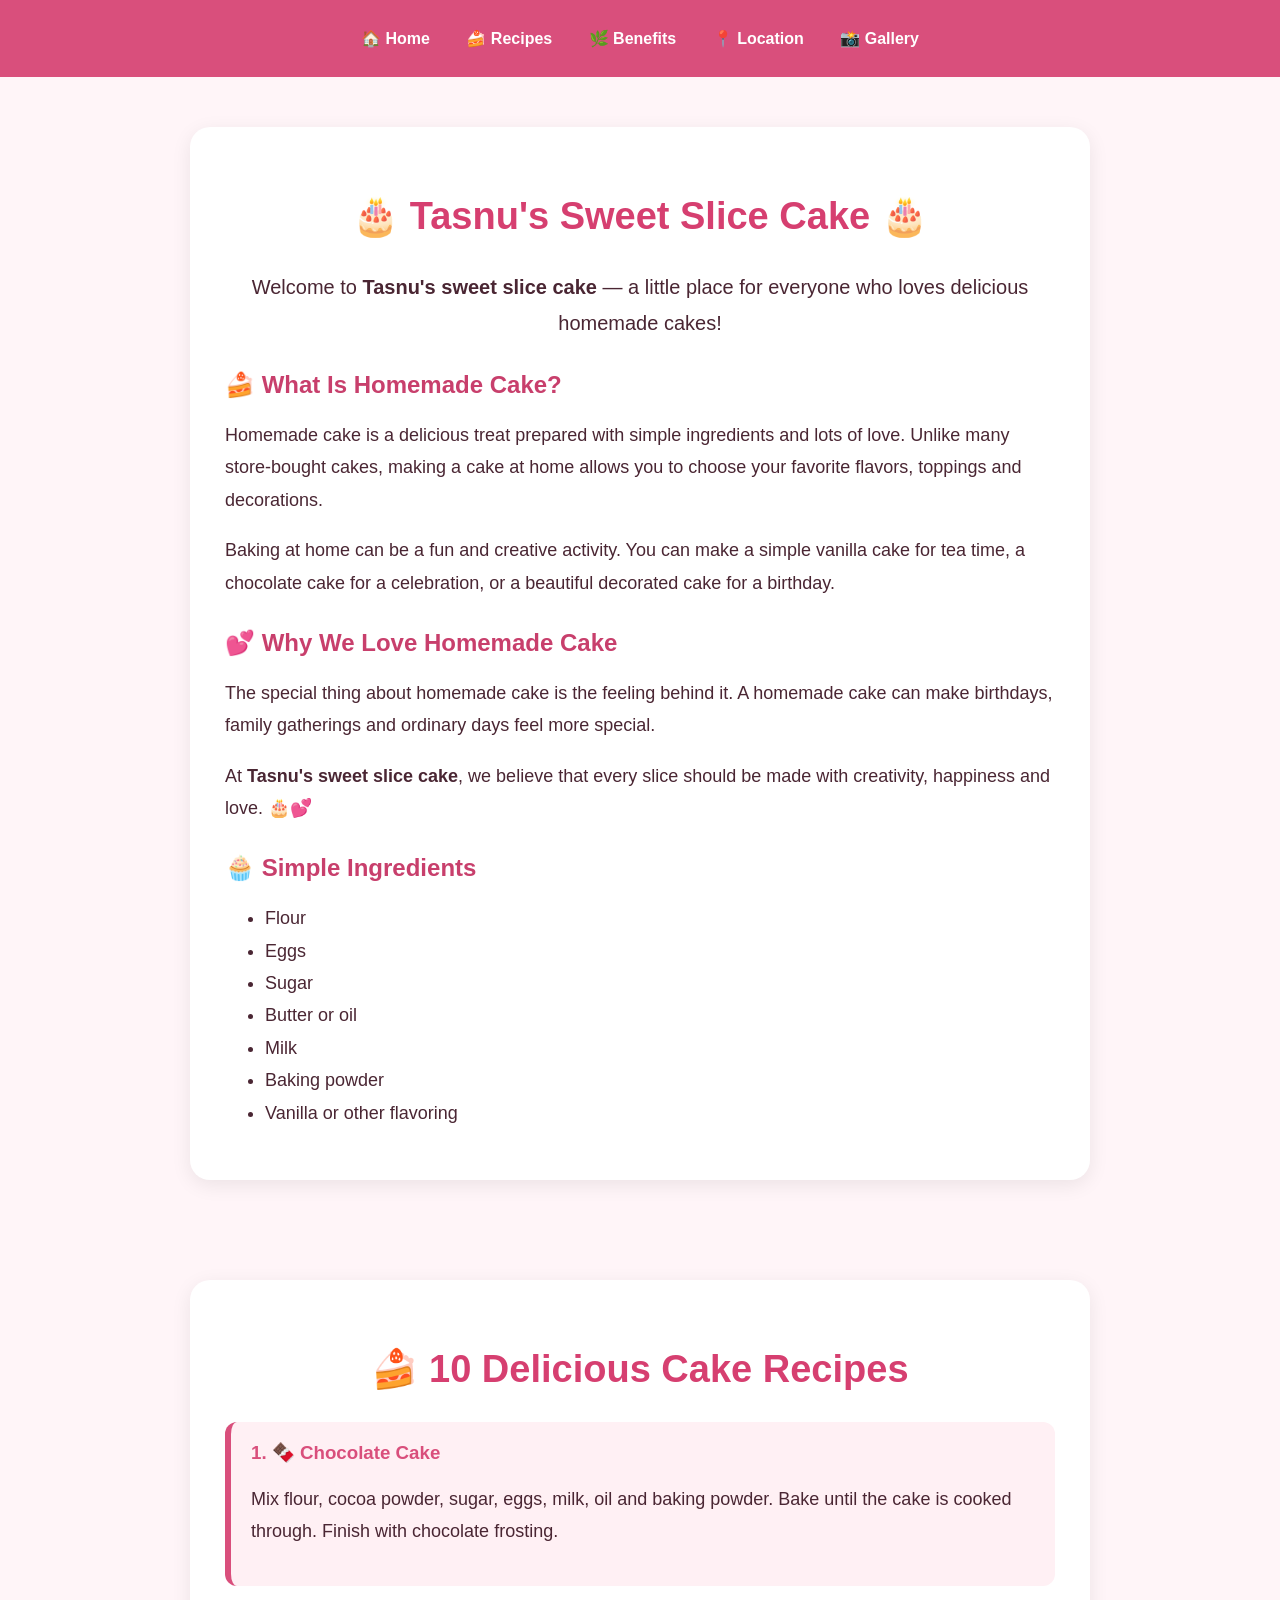
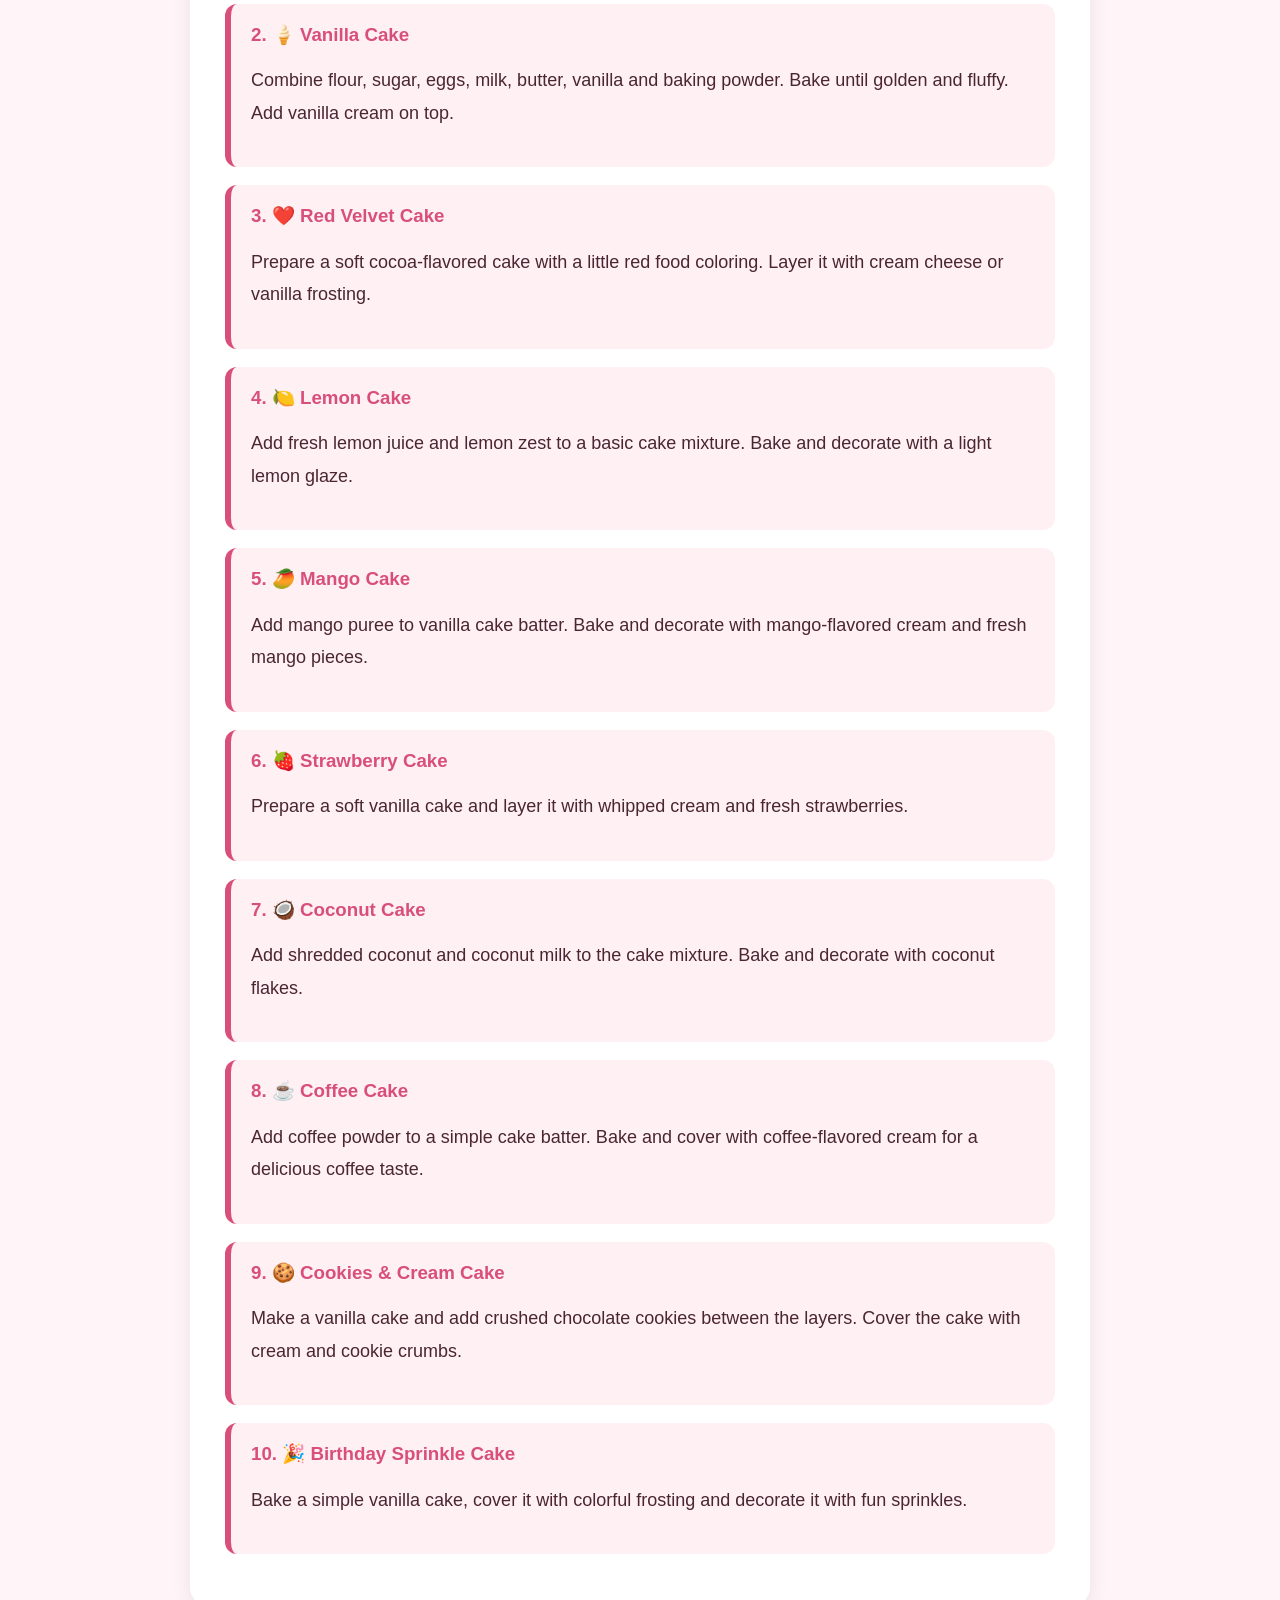
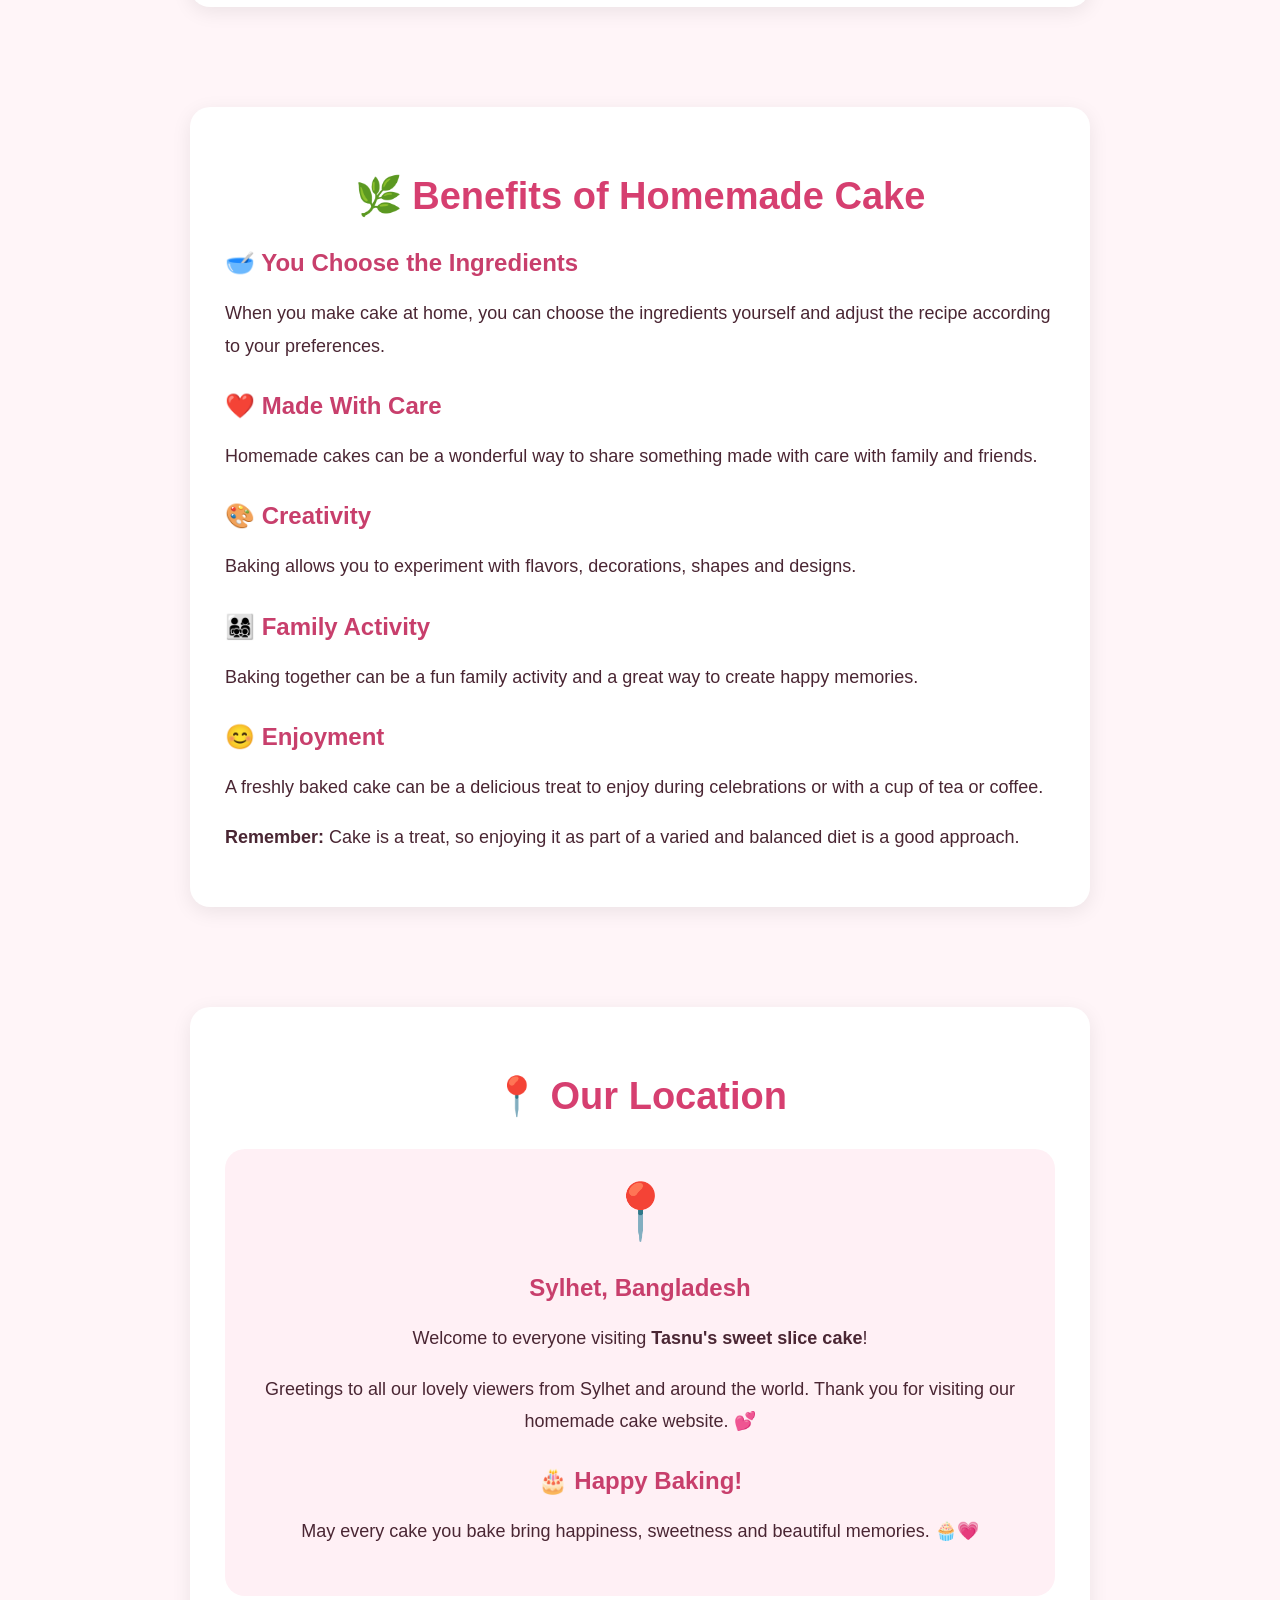
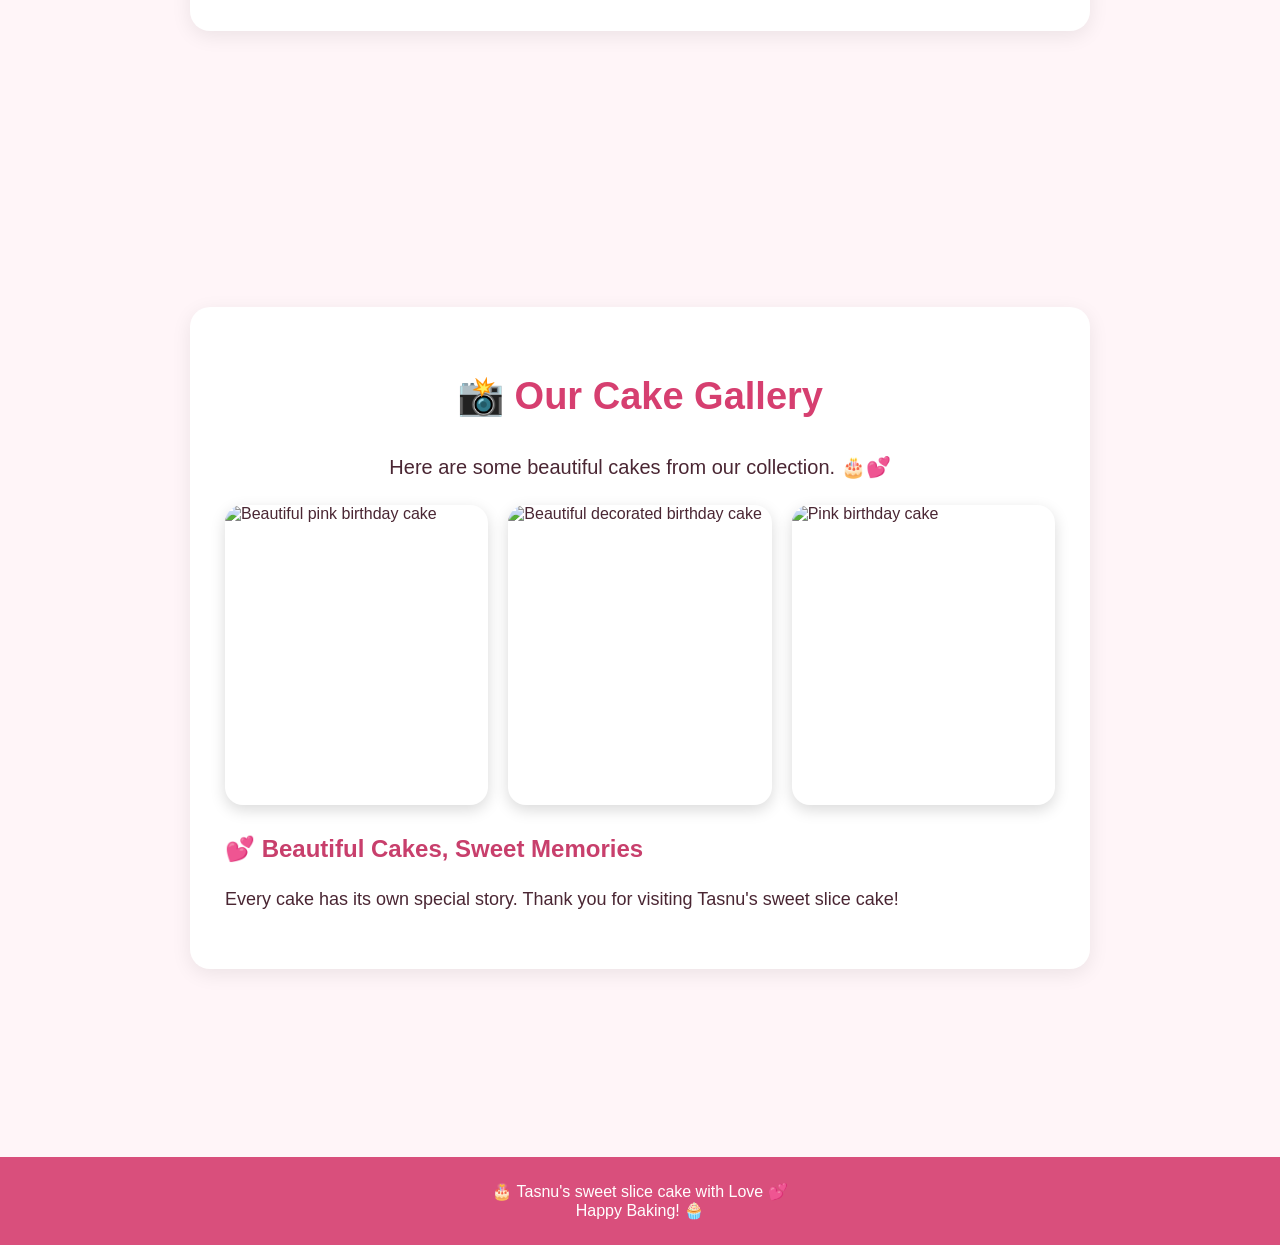
==== commit 56e4d353: "Create index.html" ====
--- a/index.html
+++ b/index.html
@@ -1,404 +1,413 @@
 <!DOCTYPE html>
 <html lang="en">
 <head>
-    <meta charset="UTF-8">
-    <meta name="viewport" content="width=device-width, initial-scale=1.0">
-
-    <title>Tasnu's sweet slice Cake</title>
-
-    <style>
-        body {
-            margin: 0;
-            font-family: Arial, sans-serif;
-            background-color: #fff7f8;
-            color: #4a3035;
-        }
-
-        header {
-            background-color: #f3a6b8;
-            color: white;
-            text-align: center;
-            padding: 40px 20px;
-        }
-
-        header h1 {
-            font-size: 42px;
-            margin: 0;
-        }
-
-        .content {
-            max-width: 850px;
-            margin: 40px auto;
-            padding: 30px;
-            background-color: white;
-            border-radius: 20px;
-            box-shadow: 0 5px 18px rgba(0, 0, 0, 0.1);
-        }
-
-        h2 {
-            color: #c64f70;
-            text-align: center;
-        }
-
-        h3 {
-            color: #b54463;
-        }
-
-        p {
-            font-size: 17px;
-            line-height: 1.8;
-        }
-
-        .highlight {
-            background-color: #fff0f4;
-            padding: 20px;
-            border-left: 5px solid #f3a6b8;
-            border-radius: 10px;
-            margin: 25px 0;
-        }
-
-        footer {
-            background-color: #f3a6b8;
-            color: white;
-            text-align: center;
-            padding: 25px;
-            margin-top: 40px;
-        }
-    </style>
+<meta charset="UTF-8">
+<meta name="viewport" content="width=device-width, initial-scale=1.0">
+
+<title>Tasnu's Sweet Slice Cake</title>
+
+<style>
+* {
+    box-sizing: border-box;
+    scroll-behavior: smooth;
+}
+
+body {
+    margin: 0;
+    font-family: Arial, sans-serif;
+    background: #fff5f8;
+    color: #4a2633;
+}
+
+/* Navigation */
+nav {
+    background: #d94f7c;
+    padding: 15px 8px;
+    text-align: center;
+    position: sticky;
+    top: 0;
+    z-index: 1000;
+}
+
+nav a {
+    color: white;
+    text-decoration: none;
+    font-weight: bold;
+    margin: 6px;
+    display: inline-block;
+    padding: 8px 10px;
+    border-radius: 20px;
+}
+
+nav a:hover {
+    background: #b93663;
+}
+
+/* Sections */
+.page {
+    min-height: 100vh;
+    padding: 50px 20px;
+}
+
+.container {
+    max-width: 900px;
+    margin: auto;
+    background: white;
+    padding: 35px;
+    border-radius: 20px;
+    box-shadow: 0 5px 20px rgba(0,0,0,0.08);
+}
+
+h1 {
+    color: #d63f70;
+    text-align: center;
+    font-size: 38px;
+}
+
+h2 {
+    color: #c83f6c;
+    margin-top: 30px;
+}
+
+h3 {
+    color: #d94f7c;
+}
+
+p, li {
+    font-size: 18px;
+    line-height: 1.8;
+}
+
+.intro {
+    text-align: center;
+    font-size: 20px;
+}
+
+/* Recipe cards */
+.recipe {
+    background: #fff0f4;
+    padding: 20px;
+    margin: 18px 0;
+    border-left: 6px solid #d94f7c;
+    border-radius: 12px;
+}
+
+.recipe h3 {
+    margin-top: 0;
+}
+
+/* Location */
+.location {
+    text-align: center;
+    background: #fff0f5;
+    padding: 30px;
+    border-radius: 20px;
+}
+
+.location .pin {
+    font-size: 55px;
+}
+
+/* Gallery */
+.gallery {
+    display: grid;
+    grid-template-columns: repeat(auto-fit, minmax(250px, 1fr));
+    gap: 20px;
+}
+
+.gallery img {
+    width: 100%;
+    height: 300px;
+    object-fit: cover;
+    border-radius: 18px;
+    box-shadow: 0 5px 15px rgba(0,0,0,0.15);
+}
+
+footer {
+    background: #d94f7c;
+    color: white;
+    text-align: center;
+    padding: 25px;
+}
+</style>
 </head>
 
 <body>
 
-    <header>
-        <h1>🎂 Homemade Cake</h1>
-        <p>Sweetness Made With Love ❤️</p>
-    </header>
-
-    <div class="content">
-
-        <h2>About Cake 🍰</h2>
-
-        <p>
-            Cake is one of the most loved desserts around the world.
-            It can be made in many different flavors, shapes and sizes.
-            Chocolate, vanilla, strawberry, red velvet and many other
-            flavors make cake perfect for different occasions.
-        </p>
-
-        <h2>🏡 What Is Homemade Cake?</h2>
-
-        <p>
-            Homemade cake is a cake prepared at home using ingredients
-            such as flour, eggs, sugar, butter or oil, milk and baking
-            powder. Making cake at home allows us to choose our favorite
-            flavors and decorations.
-        </p>
-
-        <div class="highlight">
-            <h3>💕 Why We Love Homemade Cake</h3>
-
-            <p>
-                Homemade cakes are special because they are made with
-                care and creativity. Baking at home can be a fun activity
-                with family and friends, and sharing a freshly baked cake
-                can make celebrations even more memorable.
-            </p>
-        </div>
-
-        <h2>🎉 Perfect For Every Occasion</h2>
-
-        <p>
-            Homemade cakes are wonderful for birthdays, weddings,
-            festivals, family gatherings and other celebrations.
-            You can also bake a simple cake just to enjoy with a cup
-            of tea or coffee.
-        </p>
-
-        <h2>🍓 Different Cake Flavors</h2>
-
-        <p>
-            There are many delicious cake flavors to try, including
-            chocolate cake, vanilla cake, red velvet cake, lemon cake,
-            mango cake, strawberry cake, coconut cake and coffee cake.
-        </p>
-
-        <h2>❤️ The Sweetest Part</h2>
-
-        <p>
-            The best thing about homemade cake is not only its taste,
-            but also the happiness of making and sharing something
-            special with the people we love.
-        </p>
-
-    </div>
-
-    <footer>
-        <p>🍰 Tasnu's sweet slice cake with Love • Happy Baking! 💕</p>
-    </footer>
+<!-- NAVIGATION -->
+<nav>
+    <a href="#home">🏠 Home</a>
+    <a href="#recipes">🍰 Recipes</a>
+    <a href="#benefits">🌿 Benefits</a>
+    <a href="#location">📍 Location</a>
+    <a href="#gallery">📸 Gallery</a>
+</nav>
+
+
+<!-- PAGE 1 -->
+<section id="home" class="page">
+<div class="container">
+
+<h1>🎂 Tasnu's Sweet Slice Cake 🎂</h1>
+
+<p class="intro">
+Welcome to <strong>Tasnu's sweet slice cake</strong> — a little place
+for everyone who loves delicious homemade cakes!
+</p>
+
+<h2>🍰 What Is Homemade Cake?</h2>
+
+<p>
+Homemade cake is a delicious treat prepared with simple ingredients
+and lots of love. Unlike many store-bought cakes, making a cake at
+home allows you to choose your favorite flavors, toppings and
+decorations.
+</p>
+
+<p>
+Baking at home can be a fun and creative activity. You can make a
+simple vanilla cake for tea time, a chocolate cake for a celebration,
+or a beautiful decorated cake for a birthday.
+</p>
+
+<h2>💕 Why We Love Homemade Cake</h2>
+
+<p>
+The special thing about homemade cake is the feeling behind it.
+A homemade cake can make birthdays, family gatherings and ordinary
+days feel more special.
+</p>
+
+<p>
+At <strong>Tasnu's sweet slice cake</strong>, we believe that every
+slice should be made with creativity, happiness and love. 🎂💕
+</p>
+
+<h2>🧁 Simple Ingredients</h2>
+
+<ul>
+<li>Flour</li>
+<li>Eggs</li>
+<li>Sugar</li>
+<li>Butter or oil</li>
+<li>Milk</li>
+<li>Baking powder</li>
+<li>Vanilla or other flavoring</li>
+</ul>
+
+</div>
+</section>
+
+
+<!-- PAGE 2 -->
+<section id="recipes" class="page">
+<div class="container">
+
+<h1>🍰 10 Delicious Cake Recipes</h1>
+
+<div class="recipe">
+<h3>1. 🍫 Chocolate Cake</h3>
+<p>
+Mix flour, cocoa powder, sugar, eggs, milk, oil and baking powder.
+Bake until the cake is cooked through. Finish with chocolate frosting.
+</p>
+</div>
+
+<div class="recipe">
+<h3>2. 🍦 Vanilla Cake</h3>
+<p>
+Combine flour, sugar, eggs, milk, butter, vanilla and baking powder.
+Bake until golden and fluffy. Add vanilla cream on top.
+</p>
+</div>
+
+<div class="recipe">
+<h3>3. ❤️ Red Velvet Cake</h3>
+<p>
+Prepare a soft cocoa-flavored cake with a little red food coloring.
+Layer it with cream cheese or vanilla frosting.
+</p>
+</div>
+
+<div class="recipe">
+<h3>4. 🍋 Lemon Cake</h3>
+<p>
+Add fresh lemon juice and lemon zest to a basic cake mixture.
+Bake and decorate with a light lemon glaze.
+</p>
+</div>
+
+<div class="recipe">
+<h3>5. 🥭 Mango Cake</h3>
+<p>
+Add mango puree to vanilla cake batter. Bake and decorate with
+mango-flavored cream and fresh mango pieces.
+</p>
+</div>
+
+<div class="recipe">
+<h3>6. 🍓 Strawberry Cake</h3>
+<p>
+Prepare a soft vanilla cake and layer it with whipped cream and
+fresh strawberries.
+</p>
+</div>
+
+<div class="recipe">
+<h3>7. 🥥 Coconut Cake</h3>
+<p>
+Add shredded coconut and coconut milk to the cake mixture.
+Bake and decorate with coconut flakes.
+</p>
+</div>
+
+<div class="recipe">
+<h3>8. ☕ Coffee Cake</h3>
+<p>
+Add coffee powder to a simple cake batter. Bake and cover with
+coffee-flavored cream for a delicious coffee taste.
+</p>
+</div>
+
+<div class="recipe">
+<h3>9. 🍪 Cookies & Cream Cake</h3>
+<p>
+Make a vanilla cake and add crushed chocolate cookies between the
+layers. Cover the cake with cream and cookie crumbs.
+</p>
+</div>
+
+<div class="recipe">
+<h3>10. 🎉 Birthday Sprinkle Cake</h3>
+<p>
+Bake a simple vanilla cake, cover it with colorful frosting and
+decorate it with fun sprinkles.
+</p>
+</div>
+
+</div>
+</section>
+
+
+<!-- PAGE 3 -->
+<section id="benefits" class="page">
+<div class="container">
+
+<h1>🌿 Benefits of Homemade Cake</h1>
+
+<h2>🥣 You Choose the Ingredients</h2>
+
+<p>
+When you make cake at home, you can choose the ingredients yourself
+and adjust the recipe according to your preferences.
+</p>
+
+<h2>❤️ Made With Care</h2>
+
+<p>
+Homemade cakes can be a wonderful way to share something made with
+care with family and friends.
+</p>
+
+<h2>🎨 Creativity</h2>
+
+<p>
+Baking allows you to experiment with flavors, decorations, shapes
+and designs.
+</p>
+
+<h2>👨‍👩‍👧‍👦 Family Activity</h2>
+
+<p>
+Baking together can be a fun family activity and a great way to
+create happy memories.
+</p>
+
+<h2>😊 Enjoyment</h2>
+
+<p>
+A freshly baked cake can be a delicious treat to enjoy during
+celebrations or with a cup of tea or coffee.
+</p>
+
+<p>
+<strong>Remember:</strong> Cake is a treat, so enjoying it as part
+of a varied and balanced diet is a good approach.
+</p>
+
+</div>
+</section>
+
+
+<!-- PAGE 4 -->
+<section id="location" class="page">
+<div class="container">
+
+<h1>📍 Our Location</h1>
+
+<div class="location">
+
+<div class="pin">📍</div>
+
+<h2>Sylhet, Bangladesh</h2>
+
+<p>
+Welcome to everyone visiting <strong>Tasnu's sweet slice cake</strong>!
+</p>
+
+<p>
+Greetings to all our lovely viewers from Sylhet and around the world.
+Thank you for visiting our homemade cake website. 💕
+</p>
+
+<h2>🎂 Happy Baking!</h2>
+
+<p>
+May every cake you bake bring happiness, sweetness and beautiful
+memories. 🧁💗
+</p>
+
+</div>
+
+</div>
+</section>
+
+
+<!-- PAGE 5 -->
+<section id="gallery" class="page">
+<div class="container">
+
+<h1>📸 Our Cake Gallery</h1>
+
+<p class="intro">
+Here are some beautiful cakes from our collection. 🎂💕
+</p>
+
+<div class="gallery">
+
+<img src="cake1.jpg" alt="Beautiful pink birthday cake">
+
+<img src="cake2.jpg" alt="Beautiful decorated birthday cake">
+
+<img src="cake3.jpg" alt="Pink birthday cake">
+
+</div>
+
+<h2>💕 Beautiful Cakes, Sweet Memories</h2>
+
+<p>
+Every cake has its own special story. Thank you for visiting
+Tasnu's sweet slice cake!
+</p>
+
+</div>
+</section>
+
+
+<footer>
+🎂 Tasnu's sweet slice cake with Love 💕<br>
+Happy Baking! 🧁
+</footer>
 
 </body>
 </html>
-<nav>
-    <a href="index.html">Home</a>
-    <a href="recipes.html">🍰 Cake Recipes</a>
-</nav>
-<!DOCTYPE html>
-<html lang="en">
-<head>
-    <meta charset="UTF-8">
-    <meta name="viewport" content="width=device-width, initial-scale=1.0">
-
-    <title>10 Delicious Cake Recipes</title>
-
-    <style>
-        body {
-            margin: 0;
-            font-family: Arial, sans-serif;
-            background: #fff7f8;
-            color: #4a3035;
-        }
-
-        header {
-            background: #f3a6b8;
-            color: white;
-            text-align: center;
-            padding: 30px 15px;
-        }
-
-        header h1 {
-            margin: 0;
-            font-size: 32px;
-        }
-
-        nav {
-            background: #ffffff;
-            text-align: center;
-            padding: 15px;
-            box-shadow: 0 2px 8px rgba(0,0,0,0.1);
-        }
-
-        nav a {
-            color: #b54463;
-            text-decoration: none;
-            font-weight: bold;
-            margin: 0 12px;
-        }
-
-        .container {
-            max-width: 900px;
-            margin: 25px auto;
-            padding: 15px;
-        }
-
-        .recipe {
-            background: white;
-            margin-bottom: 25px;
-            padding: 25px;
-            border-radius: 15px;
-            box-shadow: 0 3px 12px rgba(0,0,0,0.1);
-        }
-
-        .recipe h2 {
-            color: #c64f70;
-            margin-top: 0;
-        }
-
-        .recipe h3 {
-            color: #8f4057;
-        }
-
-        li {
-            margin-bottom: 7px;
-        }
-
-        footer {
-            background: #f3a6b8;
-            color: white;
-            text-align: center;
-            padding: 20px;
-            margin-top: 30px;
-        }
-    </style>
-</head>
-
-<body>
-
-<header>
-    <h1>🍰 10 Delicious Cake Recipes</h1>
-    <p>Easy homemade cakes for everyone</p>
-</header>
-
-<nav>
-    <a href="index.html">Home</a>
-    <a href="recipes.html">Recipes</a>
-</nav>
-
-<div class="container">
-
-    <div class="recipe">
-        <h2>1. 🎂 Vanilla Cake</h2>
-        <h3>Ingredients</h3>
-        <ul>
-            <li>2 cups flour</li>
-            <li>1 cup sugar</li>
-            <li>2 eggs</li>
-            <li>1 cup milk</li>
-            <li>1/2 cup butter</li>
-            <li>1 teaspoon vanilla extract</li>
-            <li>1 teaspoon baking powder</li>
-        </ul>
-        <h3>Method</h3>
-        <p>Mix the ingredients until smooth. Pour into a cake pan and bake at 180°C for about 30–35 minutes.</p>
-    </div>
-
-    <div class="recipe">
-        <h2>2. 🍫 Chocolate Cake</h2>
-        <h3>Ingredients</h3>
-        <ul>
-            <li>1½ cups flour</li>
-            <li>1 cup sugar</li>
-            <li>1/2 cup cocoa powder</li>
-            <li>2 eggs</li>
-            <li>1 cup milk</li>
-            <li>1/2 cup oil</li>
-            <li>1 teaspoon baking powder</li>
-        </ul>
-        <h3>Method</h3>
-        <p>Combine all ingredients and mix well. Pour into a greased pan and bake at 180°C for 30–35 minutes.</p>
-    </div>
-
-    <div class="recipe">
-        <h2>3. ❤️ Red Velvet Cake</h2>
-        <h3>Ingredients</h3>
-        <ul>
-            <li>2 cups flour</li>
-            <li>1 cup sugar</li>
-            <li>2 eggs</li>
-            <li>1 cup buttermilk</li>
-            <li>2 tablespoons cocoa powder</li>
-            <li>Red food coloring</li>
-            <li>1 teaspoon baking powder</li>
-        </ul>
-        <h3>Method</h3>
-        <p>Mix everything into a smooth batter. Add red coloring, pour into a pan and bake at 180°C for 30–35 minutes.</p>
-    </div>
-
-    <div class="recipe">
-        <h2>4. 🍋 Lemon Cake</h2>
-        <h3>Ingredients</h3>
-        <ul>
-            <li>2 cups flour</li>
-            <li>1 cup sugar</li>
-            <li>2 eggs</li>
-            <li>1/2 cup butter</li>
-            <li>1/2 cup milk</li>
-            <li>2 tablespoons lemon juice</li>
-            <li>Lemon zest</li>
-        </ul>
-        <h3>Method</h3>
-        <p>Mix the ingredients well. Pour into a cake pan and bake at 180°C for 30–35 minutes.</p>
-    </div>
-
-    <div class="recipe">
-        <h2>5. 🥭 Mango Cake</h2>
-        <h3>Ingredients</h3>
-        <ul>
-            <li>2 cups flour</li>
-            <li>1 cup mango puree</li>
-            <li>3/4 cup sugar</li>
-            <li>2 eggs</li>
-            <li>1/2 cup oil</li>
-            <li>1 teaspoon baking powder</li>
-        </ul>
-        <h3>Method</h3>
-        <p>Mix the mango puree with the other ingredients. Pour into a pan and bake at 180°C for about 30–35 minutes.</p>
-    </div>
-
-    <div class="recipe">
-        <h2>6. 🍪 Cookies & Cream Cake</h2>
-        <h3>Ingredients</h3>
-        <ul>
-            <li>2 cups flour</li>
-            <li>1 cup sugar</li>
-            <li>2 eggs</li>
-            <li>1 cup milk</li>
-            <li>1/2 cup butter</li>
-            <li>Crushed chocolate cookies</li>
-            <li>1 teaspoon baking powder</li>
-        </ul>
-        <h3>Method</h3>
-        <p>Prepare the cake batter and fold in crushed cookies. Bake at 180°C for 30–35 minutes.</p>
-    </div>
-
-    <div class="recipe">
-        <h2>7. ☕ Coffee Cake</h2>
-        <h3>Ingredients</h3>
-        <ul>
-            <li>2 cups flour</li>
-            <li>1 cup sugar</li>
-            <li>2 eggs</li>
-            <li>1 cup milk</li>
-            <li>1 tablespoon instant coffee</li>
-            <li>1/2 cup butter</li>
-            <li>1 teaspoon baking powder</li>
-        </ul>
-        <h3>Method</h3>
-        <p>Dissolve coffee in a little warm milk. Mix with the remaining ingredients and bake at 180°C for 30–35 minutes.</p>
-    </div>
-
-    <div class="recipe">
-        <h2>8. 🥥 Coconut Cake</h2>
-        <h3>Ingredients</h3>
-        <ul>
-            <li>2 cups flour</li>
-            <li>1 cup sugar</li>
-            <li>2 eggs</li>
-            <li>1 cup coconut milk</li>
-            <li>1/2 cup butter</li>
-            <li>1/2 cup shredded coconut</li>
-            <li>1 teaspoon baking powder</li>
-        </ul>
-        <h3>Method</h3>
-        <p>Mix the ingredients together and pour into a cake pan. Bake at 180°C for 30–35 minutes.</p>
-    </div>
-
-    <div class="recipe">
-        <h2>9. 🍓 Strawberry Cake</h2>
-        <h3>Ingredients</h3>
-        <ul>
-            <li>2 cups flour</li>
-            <li>1 cup sugar</li>
-            <li>2 eggs</li>
-            <li>1 cup milk</li>
-            <li>1/2 cup butter</li>
-            <li>1 cup chopped strawberries</li>
-            <li>1 teaspoon baking powder</li>
-        </ul>
-        <h3>Method</h3>
-        <p>Prepare the batter and gently mix in strawberries. Bake at 180°C for 30–35 minutes.</p>
-    </div>
-
-    <div class="recipe">
-        <h2>10. 🍯 Honey Cake</h2>
-        <h3>Ingredients</h3>
-        <ul>
-            <li>2 cups flour</li>
-            <li>1/2 cup honey</li>
-            <li>3/4 cup sugar</li>
-            <li>2 eggs</li>
-            <li>1 cup milk</li>
-            <li>1/2 cup butter</li>
-            <li>1 teaspoon baking powder</li>
-        </ul>
-        <h3>Method</h3>
-        <p>Mix the ingredients until smooth. Pour into a greased pan and bake at 180°C for about 30–35 minutes.</p>
-    </div>
-
-</div>
-
-<footer>
-    <p>🍰 Homemade Cake • Made with Love</p>
-</footer>
-
-</body>
-</html>
